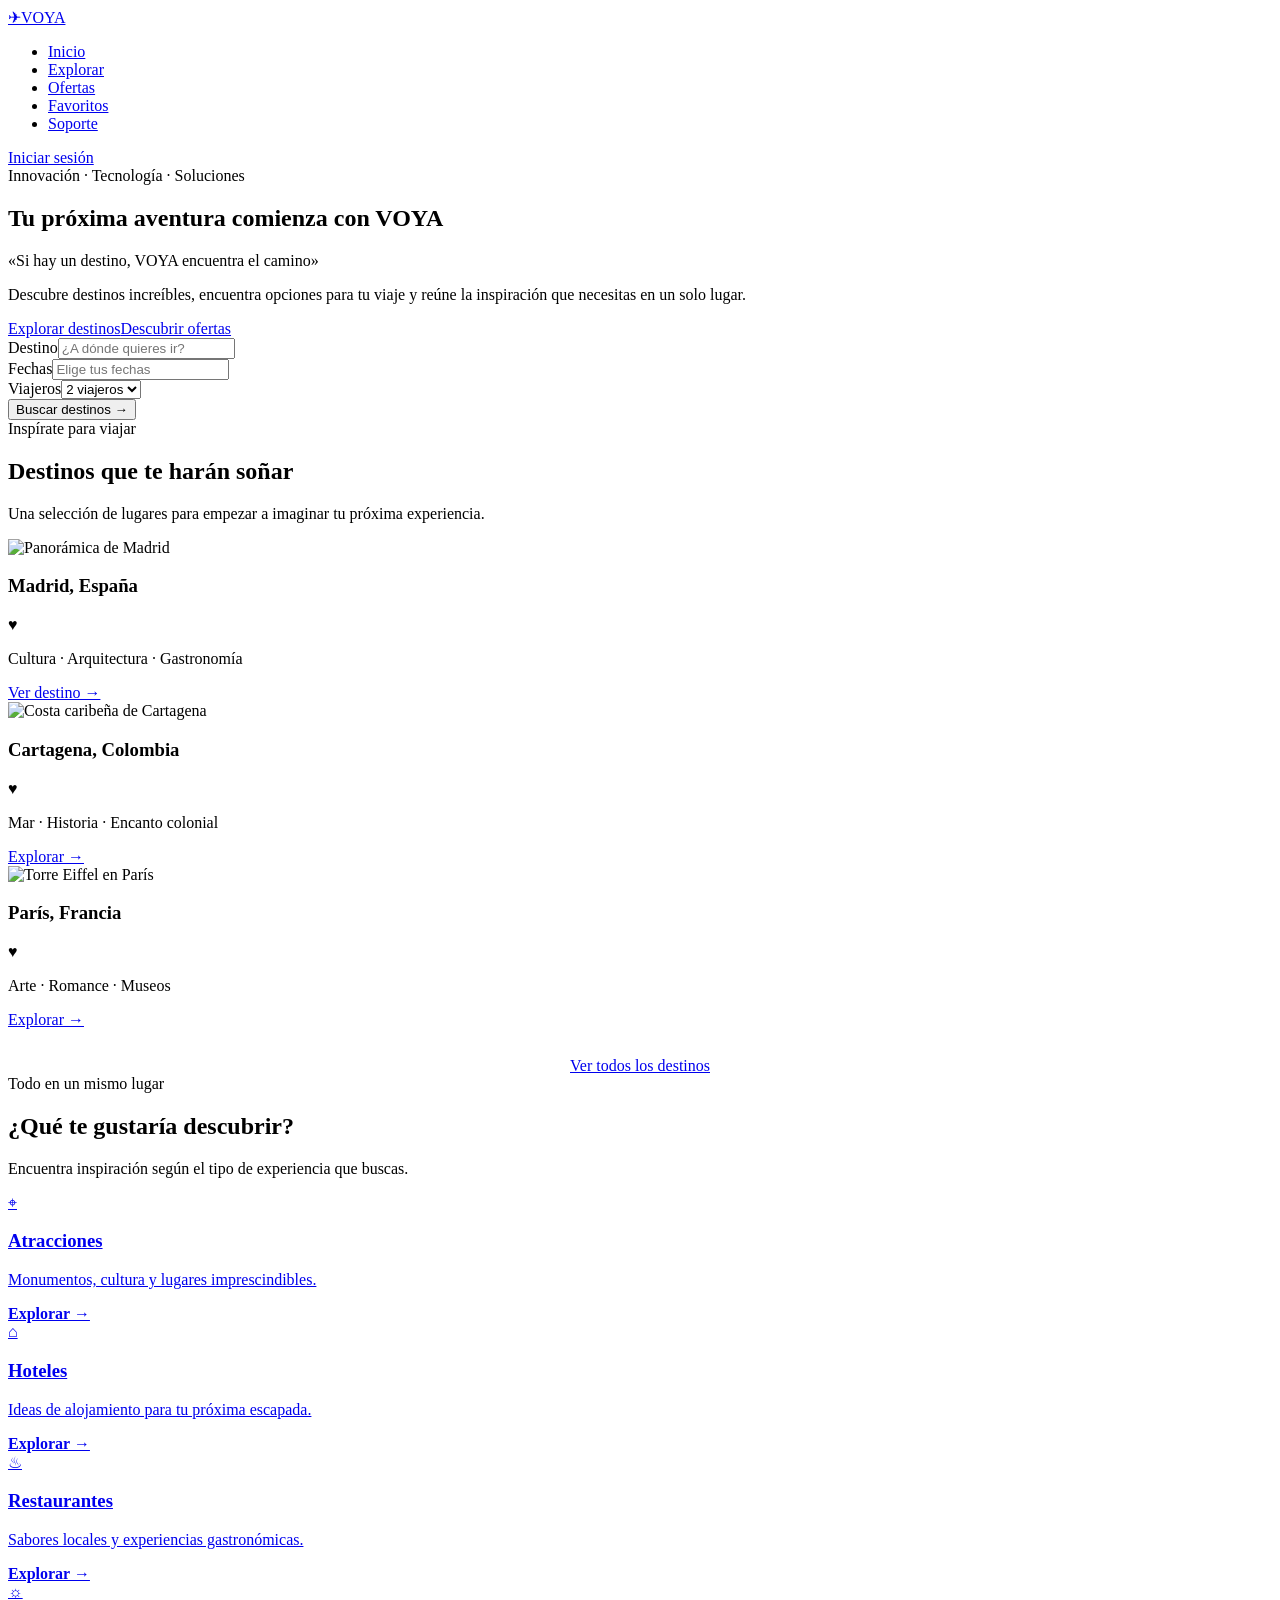
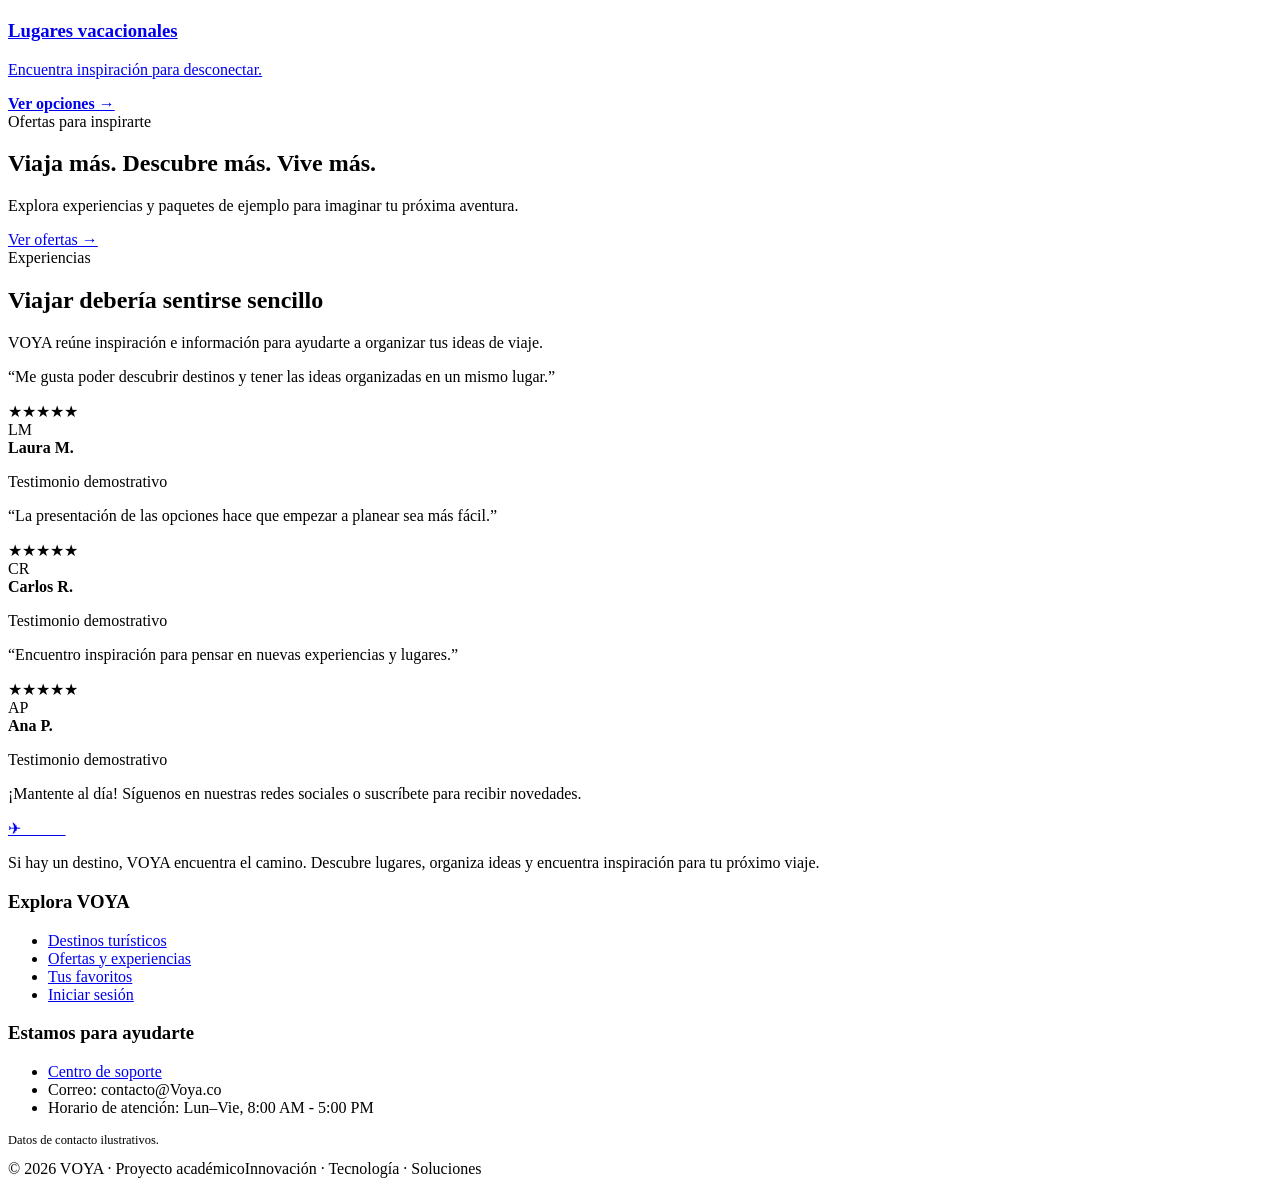
==== index.html @ ceec01cc "Add files via upload" ====
<!-- inicio -->
<!DOCTYPE html>
<html lang="es">
    
<head>
<meta charset="utf-8">
<meta name="viewport" content="width=device-width, initial-scale=1">
<meta name="description" content="VOYA: descubre destinos y planifica tu próximo viaje.">
<title>VOYA — Tu próxima aventura</title>
<link rel="stylesheet" href="css/styles.css">
</head>

<!-- Cuerpo-->
<body>
<header class="header"><div class="header__container">
<a class="header__brand" href="index.html"><span class="brand-mark" aria-hidden="true">✈</span><span>VOYA</span></a>
<nav class="nav" aria-label="Navegación principal"><ul class="nav__list"><li><a class="nav__link active" href="index.html">Inicio</a></li><li><a class="nav__link" href="pages/explorar.html">Explorar</a></li><li><a class="nav__link" href="pages/ofertas.html">Ofertas</a></li><li><a class="nav__link" href="pages/favoritos.html">Favoritos</a></li><li><a class="nav__link" href="pages/soporte.html">Soporte</a></li></ul></nav>
<div class="header__actions"><a class="btn btn--pill btn--primary" href="pages/login.html">Iniciar sesión</a></div>
</div></header>

<!-- secciones -->
<main>
    <!-- sección #1-->
<section class="hero"><div class="hero__container"><div class="hero__content">
<span class="badge badge--gold">Innovación · Tecnología · Soluciones</span>
<h1 class="hero__title">Tu próxima aventura comienza con <span class="text-gold">VOYA</span></h1>
<p class="hero__slogan">«Si hay un destino, VOYA encuentra el camino»</p>
<p>Descubre destinos increíbles, encuentra opciones para tu viaje y reúne la inspiración que necesitas en un solo lugar.</p>

<div class="hero__cta-group"><a class="btn btn--pill btn--primary" href="pages/explorar.html">Explorar destinos</a><a class="btn btn--pill btn--outline-light" href="pages/ofertas.html">Descubrir ofertas</a></div>
</div></div>

<div class="search-box"><form class="search-box__form" action="pages/explorar.html" method="get">
<div class="search-box__field"><label class="search-box__label" for="destination">Destino</label><input class="search-box__input" id="destination" name="destino" placeholder="¿A dónde quieres ir?"></div>

<div class="search-box__field"><label class="search-box__label" for="dates">Fechas</label><input class="search-box__input" id="dates" name="fechas" placeholder="Elige tus fechas"></div>
<div class="search-box__field"><label class="search-box__label" for="travelers">Viajeros</label><select class="search-box__input" id="travelers" name="viajeros"><option>1 viajero</option><option selected>2 viajeros</option><option>Familia</option></select></div>
<button class="btn btn--pill btn--primary search-box__btn" type="submit">Buscar destinos →</button>
</form></div>
</section>

<!-- sección 2 -->
<section class="section home-after-hero"><div class="container"><div class="section-heading"><span class="eyebrow">Inspírate para viajar</span><h2>Destinos que te harán soñar</h2><p>Una selección de lugares para empezar a imaginar tu próxima experiencia.</p></div>

<div class="grid grid--3">
<article class="destination-card"><img class="destination-card__image" src="https://images.unsplash.com/photo-1539037116277-4db20889f2d4?auto=format&fit=crop&w=900&q=80" alt="Panorámica de Madrid"><div class="destination-card__body"><div class="card-row"><h3>Madrid, España</h3><span class="heart" aria-label="Favorito">♥</span></div><p class="destination-card__meta">Cultura · Arquitectura · Gastronomía</p><a class="btn btn--outline btn--small" href="pages/destino.html">Ver destino →</a></div></article>
<article class="destination-card"><img class="destination-card__image" src="https://images.unsplash.com/photo-1533105079780-92b9be482077?auto=format&fit=crop&w=900&q=80" alt="Costa caribeña de Cartagena"><div class="destination-card__body"><div class="card-row"><h3>Cartagena, Colombia</h3><span class="heart" aria-label="Favorito">♥</span></div><p class="destination-card__meta">Mar · Historia · Encanto colonial</p><a class="btn btn--outline btn--small" href="pages/explorar.html">Explorar →</a></div></article>

<!-- sección #3-->
<article class="destination-card"><img class="destination-card__image" src="https://images.unsplash.com/photo-1502602898657-3e91760cbb34?auto=format&fit=crop&w=900&q=80" alt="Torre Eiffel en París"><div class="destination-card__body"><div class="card-row"><h3>París, Francia</h3><span class="heart" aria-label="Favorito">♥</span></div><p class="destination-card__meta">Arte · Romance · Museos</p><a class="btn btn--outline btn--small" href="pages/explorar.html">Explorar →</a></div></article>
</div>

<!-- HTML + css -->
<div style="text-align:center;margin-top:28px"><a class="btn btn--primary btn--pill" href="pages/explorar.html">Ver todos los destinos</a></div></div></section>

<!-- sección #4-->
<section class="section section--cream"><div class="container"><div class="section-heading"><span class="eyebrow">Todo en un mismo lugar</span><h2>¿Qué te gustaría descubrir?</h2><p>Encuentra inspiración según el tipo de experiencia que buscas.</p></div><div class="grid grid--4">
<a class="category-card" href="pages/explorar.html"><div class="category-icon">⌖</div><h3>Atracciones</h3><p>Monumentos, cultura y lugares imprescindibles.</p><strong>Explorar →</strong></a>
<a class="category-card" href="pages/explorar.html"><div class="category-icon">⌂</div><h3>Hoteles</h3><p>Ideas de alojamiento para tu próxima escapada.</p><strong>Explorar →</strong></a>
<a class="category-card" href="pages/explorar.html"><div class="category-icon">♨</div><h3>Restaurantes</h3><p>Sabores locales y experiencias gastronómicas.</p><strong>Explorar →</strong></a>
<a class="category-card" href="pages/ofertas.html"><div class="category-icon">☼</div><h3>Lugares vacacionales</h3><p>Encuentra inspiración para desconectar.</p><strong>Ver opciones →</strong></a>
</div></div></section>

<!-- sección #5-->
<section class="section"><div class="container"><div class="promo-banner"><div><span class="eyebrow">Ofertas para inspirarte</span><h2>Viaja más. Descubre más. Vive más.</h2><p>Explora experiencias y paquetes de ejemplo para imaginar tu próxima aventura.</p></div><a class="btn btn--pill btn--primary" href="pages/ofertas.html">Ver ofertas →</a></div></div></section>

<!-- sección #6-->
<section class="section section--cream"><div class="container"><div class="section-heading"><span class="eyebrow">Experiencias</span><h2>Viajar debería sentirse sencillo</h2><p>VOYA reúne inspiración e información para ayudarte a organizar tus ideas de viaje.</p></div><div class="grid grid--3">
<article class="review-card"><p>“Me gusta poder descubrir destinos y tener las ideas organizadas en un mismo lugar.”</p><div class="stars">★★★★★</div><div class="review-person"><div class="avatar">LM</div><div><strong>Laura M.</strong><p>Testimonio demostrativo</p></div></div></article>

<article class="review-card"><p>“La presentación de las opciones hace que empezar a planear sea más fácil.”</p><div class="stars">★★★★★</div><div class="review-person"><div class="avatar">CR</div><div><strong>Carlos R.</strong><p>Testimonio demostrativo</p></div></div></article>

<article class="review-card"><p>“Encuentro inspiración para pensar en nuevas experiencias y lugares.”</p><div class="stars">★★★★★</div><div class="review-person"><div class="avatar">AP</div><div><strong>Ana P.</strong><p>Testimonio demostrativo</p></div></div></article>

</div><p class="notice">¡Mantente al día! Síguenos en nuestras redes sociales o suscríbete para recibir novedades.</p></div></section>
</main>


<!-- pie de pagina -->
<footer class="footer"><div class="container"><div class="footer__grid">
<div><a class="header__brand" href="index.html"><span class="brand-mark">✈</span><span style="color:#fff">VOYA</span></a><p style="margin-top:16px">Si hay un destino, VOYA encuentra el camino. Descubre lugares, organiza ideas y encuentra inspiración para tu próximo viaje.</p></div>
<div><h3>Explora VOYA</h3><ul class="footer__links"><li><a href="pages/explorar.html">Destinos turísticos</a></li><li><a href="pages/ofertas.html">Ofertas y experiencias</a></li><li><a href="pages/favoritos.html">Tus favoritos</a></li><li><a href="pages/login.html">Iniciar sesión</a></li></ul></div>
<div><h3>Estamos para ayudarte</h3><ul class="footer__links"><li><a href="pages/soporte.html">Centro de soporte</a></li><li>Correo: contacto@Voya.co</li><li>Horario de atención: Lun–Vie, 8:00 AM - 5:00 PM</li></ul><p style="margin-top:10px;font-size:.78rem">Datos de contacto ilustrativos.</p></div>
</div><div class="footer__bottom"><span>© 2026 VOYA · Proyecto académico</span><span>Innovación · Tecnología · Soluciones</span></div></div></footer>
</body>
</html>
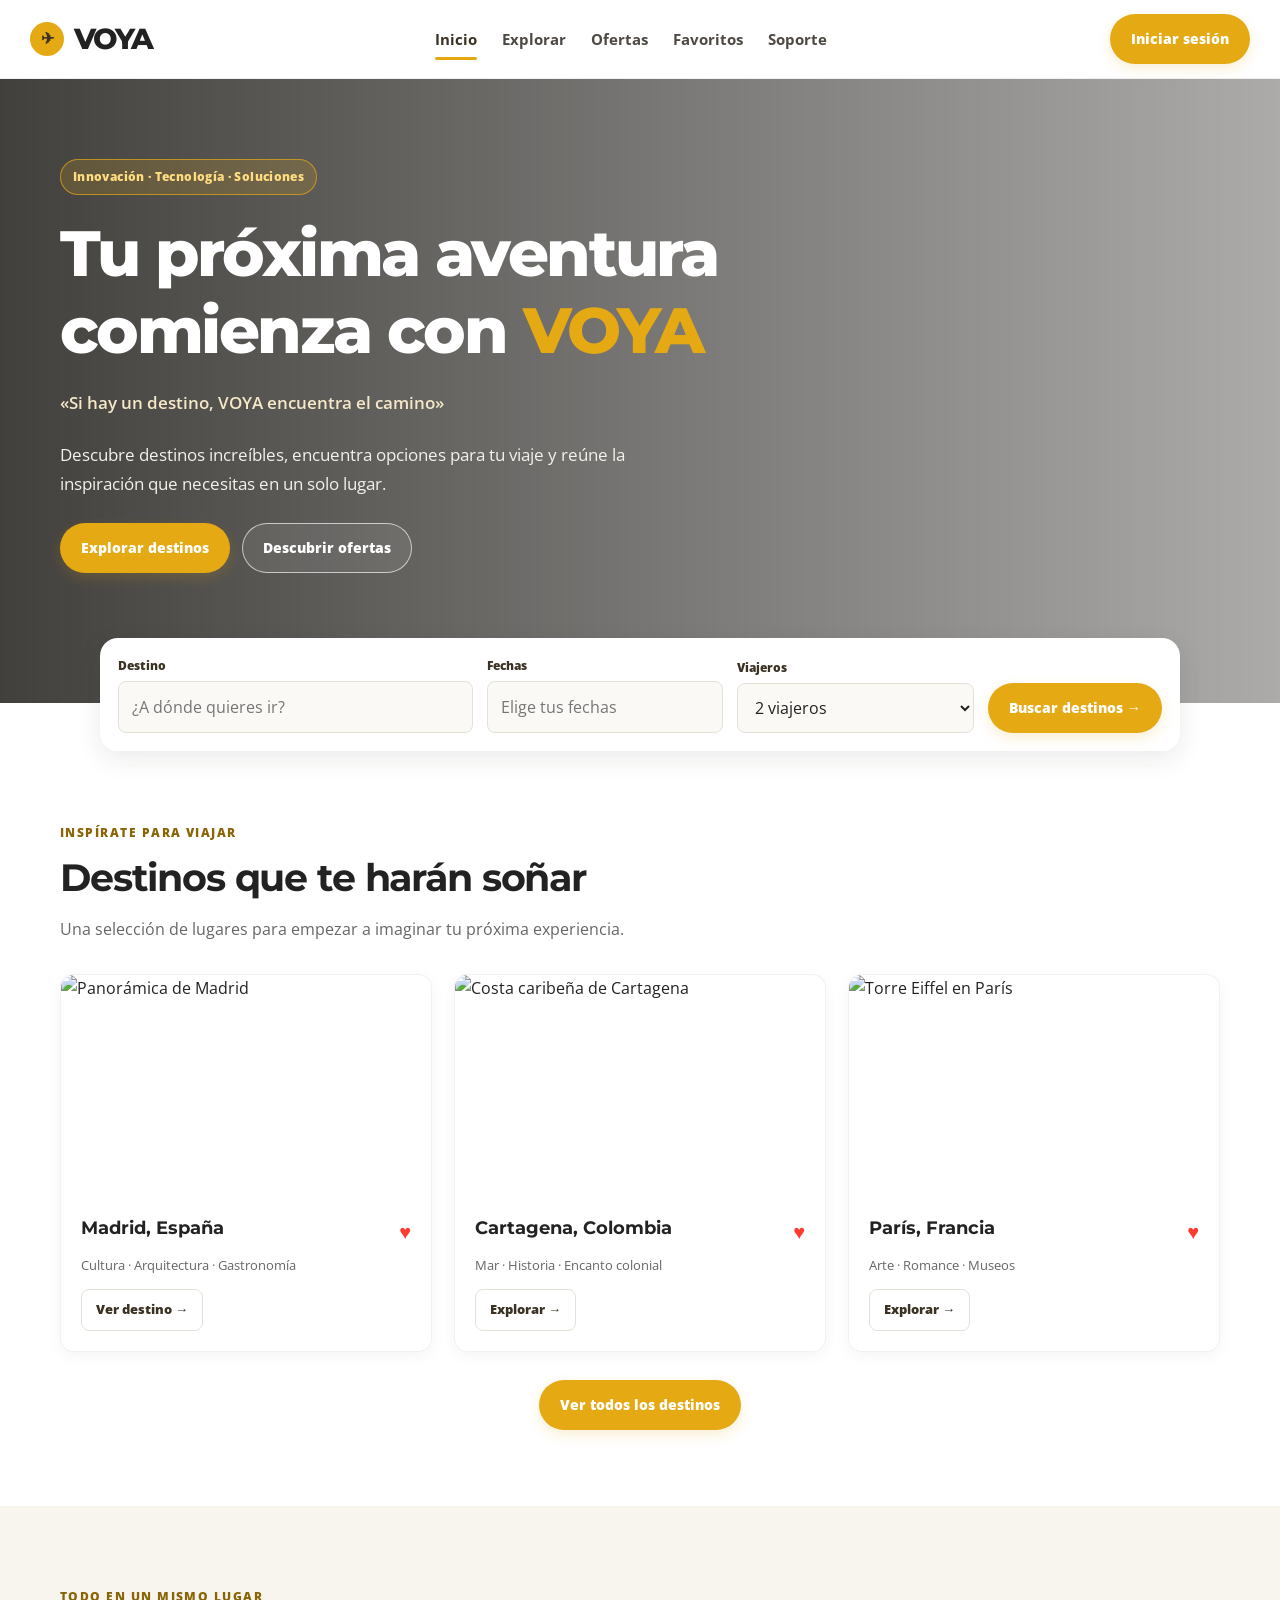
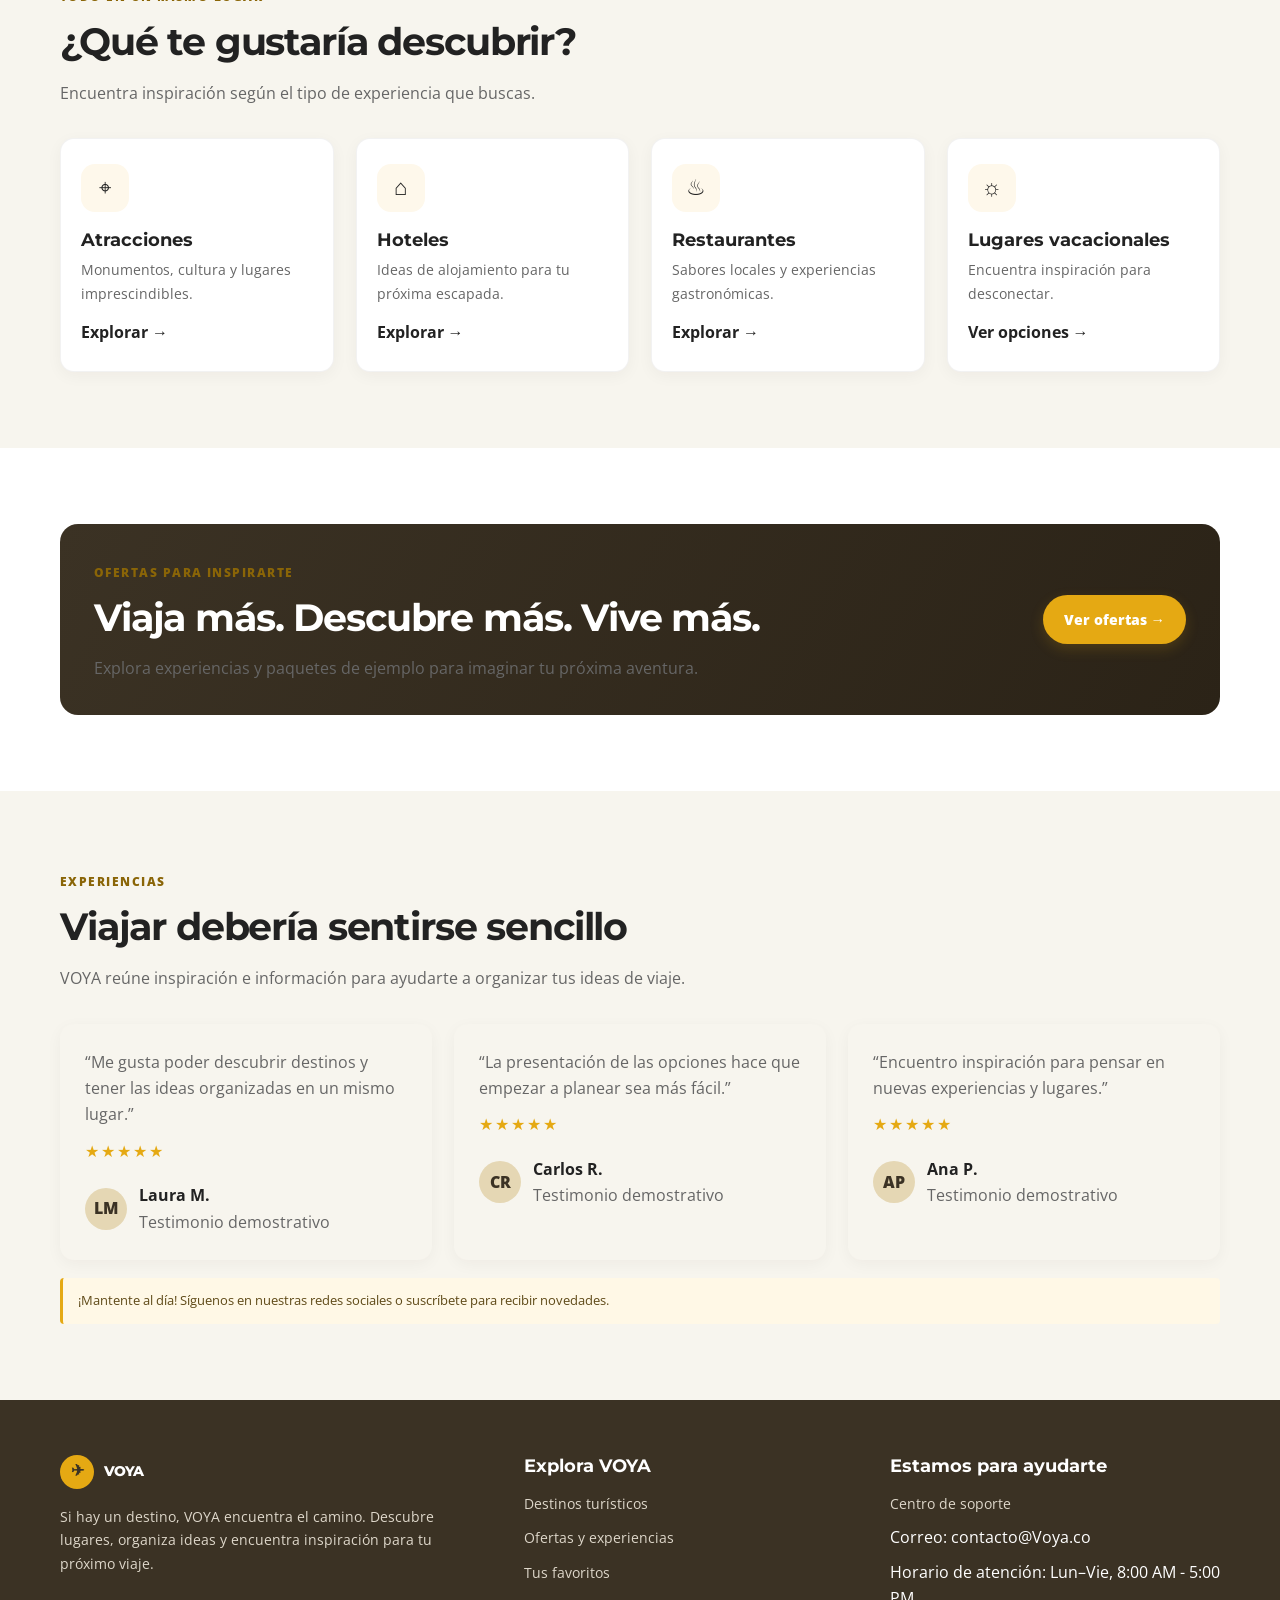
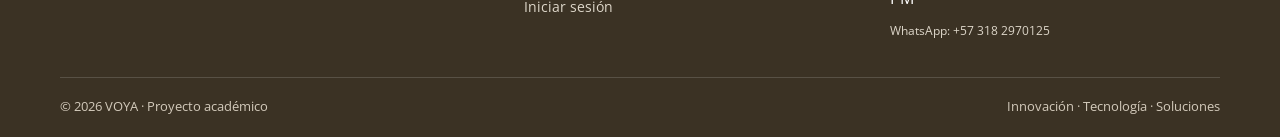
==== commit 6f93d298: "Update footer with WhatsApp contact details Added WhatsApp contact information to the footer." ====
--- a/index.html
+++ b/index.html
@@ -80,7 +80,7 @@
 <footer class="footer"><div class="container"><div class="footer__grid">
 <div><a class="header__brand" href="index.html"><span class="brand-mark">✈</span><span style="color:#fff">VOYA</span></a><p style="margin-top:16px">Si hay un destino, VOYA encuentra el camino. Descubre lugares, organiza ideas y encuentra inspiración para tu próximo viaje.</p></div>
 <div><h3>Explora VOYA</h3><ul class="footer__links"><li><a href="pages/explorar.html">Destinos turísticos</a></li><li><a href="pages/ofertas.html">Ofertas y experiencias</a></li><li><a href="pages/favoritos.html">Tus favoritos</a></li><li><a href="pages/login.html">Iniciar sesión</a></li></ul></div>
-<div><h3>Estamos para ayudarte</h3><ul class="footer__links"><li><a href="pages/soporte.html">Centro de soporte</a></li><li>Correo: contacto@Voya.co</li><li>Horario de atención: Lun–Vie, 8:00 AM - 5:00 PM</li></ul><p style="margin-top:10px;font-size:.78rem">Datos de contacto ilustrativos.</p></div>
+<div><h3>Estamos para ayudarte</h3><ul class="footer__links"><li><a href="pages/soporte.html">Centro de soporte</a></li><li>Correo: contacto@Voya.co</li><li>Horario de atención: Lun–Vie, 8:00 AM - 5:00 PM</li></ul><p style="margin-top:10px;font-size:.78rem">WhatsApp: +57 318 2970125</p></div>
 </div><div class="footer__bottom"><span>© 2026 VOYA · Proyecto académico</span><span>Innovación · Tecnología · Soluciones</span></div></div></footer>
 </body>
 </html>
--- a/css/styles.css
+++ b/css/styles.css
@@ -0,0 +1,161 @@
+@import url('https://fonts.googleapis.com/css2?family=Montserrat:wght@400;500;600;700;800&family=Open+Sans:wght@400;500;600;700&display=swap');
+
+:root{--gold:#E5A913;--gold-hover:#cf950c;--gold-light:#fef8eb;--brown:#3B3224;--brown-dark:#2B2317;--cream:#F7F5EE;--white:#fff;--ink:#222;--muted:#666;--gray:#EFEFEF;--border:#e5e1d8;--red:#FF3B30;--radius:14px;--pill:999px;--shadow:0 8px 26px rgba(34,28,18,.09);--heading:'Montserrat',sans-serif;--body:'Open Sans',sans-serif}
+
+
+*{box-sizing:border-box;margin:0;padding:0}
+html{scroll-behavior:smooth}
+body{font-family:var(--body);color:var(--ink);line-height:1.65;background:#fff}
+img{display:block;max-width:100%;object-fit:cover}
+a{color:inherit;text-decoration:none}
+button,input,textarea,select{font:inherit}
+button,.btn{cursor:pointer}
+.container{width:min(1160px,calc(100% - 40px));margin-inline:auto}
+.section{padding:76px 0}
+.section--cream{background:var(--cream)}
+.section--dark{background:var(--brown);color:#fff}
+.eyebrow{display:inline-block;color:#8a6507;text-transform:uppercase;letter-spacing:.12em;font-size:.76rem;font-weight:800;margin-bottom:12px}
+h1,h2,h3,h4{font-family:var(--heading);line-height:1.2}
+h1{font-size:clamp(2.35rem,5vw,4.5rem);font-weight:800;letter-spacing:-.04em}
+h2{font-size:clamp(1.8rem,3vw,2.65rem);letter-spacing:-.03em;margin-bottom:14px}
+h3{font-size:1.1rem;margin-bottom:8px}
+p{color:var(--muted)}
+.section--dark p{color:#e9e4db}
+.section-heading{max-width:700px;margin-bottom:32px}
+.section-heading p{font-size:1.03rem}
+.text-gold{color:var(--gold)}
+.header{position:sticky;top:0;z-index:20;background:rgba(255,255,255,.96);backdrop-filter:blur(12px);border-bottom:1px solid rgba(0,0,0,.06)}
+.header__container{width:min(1220px,calc(100% - 40px));min-height:78px;margin:auto;display:flex;align-items:center;justify-content:space-between;gap:26px}
+.header__brand{display:flex;align-items:center;gap:10px;font-family:var(--heading);font-weight:800;font-size:1.8rem;letter-spacing:-.07em}
+.brand-mark{display:inline-grid;place-items:center;width:34px;height:34px;border-radius:50%;background:var(--gold);color:var(--brown);font-size:1rem;letter-spacing:0}
+.nav__list{display:flex;list-style:none;align-items:center;gap:25px}
+.nav__link{display:inline-block;padding:10px 0;color:#4e4a43;font-weight:700;font-size:.91rem;position:relative}
+.nav__link:hover,.nav__link.active{color:var(--brown)}
+.nav__link.active:after{content:"";position:absolute;left:0;right:0;bottom:1px;height:3px;border-radius:4px;background:var(--gold)}
+.header__actions{display:flex;align-items:center;gap:12px}
+.btn{display:inline-flex;align-items:center;justify-content:center;gap:8px;padding:12px 20px;border:1px solid transparent;border-radius:8px;font-weight:800;font-size:.9rem;transition:transform .2s,background .2s,box-shadow .2s}
+.btn:hover{transform:translateY(-2px)}
+.btn--pill{border-radius:var(--pill)}
+.btn--primary{background:var(--gold);color:#fff;box-shadow:0 5px 14px rgba(229,169,19,.18)}
+.btn--primary:hover{background:var(--gold-hover)}
+.btn--outline{border-color:var(--border);background:#fff;color:var(--brown)}
+.btn--outline-light{border-color:rgba(255,255,255,.65);color:#fff;background:rgba(255,255,255,.08)}
+
+.btn--small{padding:9px 14px;font-size:.82rem}
+
+.hero{position:relative;min-height:590px;display:flex;align-items:center;color:#fff;background:linear-gradient(90deg,rgba(24,22,18,.82),rgba(24,22,18,.36)),url('https://images.unsplash.com/photo-1500530855697-b586d89ba3ee?auto=format&fit=crop&w=2000&q=85') center/cover}
+.hero__container{width:min(1160px,calc(100% - 40px));margin:auto;padding:80px 0 130px}
+.hero__content{max-width:690px}
+.badge{display:inline-block;padding:7px 12px;border-radius:var(--pill);font-size:.76rem;font-weight:800;letter-spacing:.03em}
+.badge--gold{background:rgba(229,169,19,.17);border:1px solid rgba(229,169,19,.7);color:#ffdc80;margin-bottom:20px}
+.hero__title{margin-bottom:20px}
+.hero__slogan{color:#f5e8c8;font-size:1.05rem;font-weight:600;margin-bottom:25px}
+.hero__content>p:not(.hero__slogan){color:#f4f1eb;font-size:1.08rem;max-width:610px;margin-bottom:25px}
+.hero__cta-group{display:flex;gap:12px;flex-wrap:wrap}
+.search-box{position:absolute;left:50%;bottom:-48px;transform:translateX(-50%);width:min(1080px,calc(100% - 40px));padding:18px;background:#fff;color:var(--ink);border-radius:18px;box-shadow:var(--shadow)}
+.search-box__form{display:grid;grid-template-columns:1.5fr 1fr 1fr auto;gap:14px;align-items:end}
+.search-box__field{display:flex;flex-direction:column;gap:5px}
+.search-box__label{font-size:.75rem;font-weight:800;color:var(--brown)}
+.search-box__input,.form-control{width:100%;border:1px solid var(--border);background:#faf9f6;border-radius:8px;padding:12px 13px;color:var(--ink);min-width:0}
+.search-box__input:focus,.form-control:focus,textarea:focus{outline:2px solid rgba(229,169,19,.45);border-color:var(--gold)}
+.home-after-hero{padding-top:115px}
+.grid{display:grid;gap:22px}
+.grid--3{grid-template-columns:repeat(3,minmax(0,1fr))}
+.grid--4{grid-template-columns:repeat(4,minmax(0,1fr))}
+.destination-card,.offer-card,.review-card,.category-card,.info-card{background:#fff;border:1px solid rgba(0,0,0,.05);border-radius:var(--radius);overflow:hidden;box-shadow:0 4px 16px rgba(35,29,20,.045);transition:transform .2s,box-shadow .2s}
+.destination-card:hover,.offer-card:hover,.category-card:hover{transform:translateY(-4px);box-shadow:var(--shadow)}
+.destination-card__image{height:220px;width:100%}
+.destination-card__body,.offer-card__body{padding:20px}
+.destination-card__meta{font-size:.82rem;color:var(--muted);margin:7px 0 12px}
+.card-row{display:flex;align-items:center;justify-content:space-between;gap:12px}
+.heart{color:var(--red);font-size:1.25rem}
+.category-card{padding:25px 20px}
+.category-icon{width:48px;height:48px;display:grid;place-items:center;background:var(--gold-light);border-radius:14px;font-size:1.4rem;margin-bottom:17px}
+.category-card p{font-size:.9rem;margin-bottom:14px}
+.offer-card__image{height:190px;width:100%}
+.price{font-family:var(--heading);font-weight:800;font-size:1.2rem;color:var(--brown)}
+.price small{font-family:var(--body);font-weight:500;font-size:.78rem;color:var(--muted)}
+.promo-banner{display:flex;justify-content:space-between;align-items:center;gap:25px;padding:34px;border-radius:18px;background:linear-gradient(120deg,#3B3224,#2B2317);color:#fff}
+.promo-banner p{margin-top:8px}
+.review-card{padding:25px;background:var(--cream);border:0}
+.stars{color:var(--gold);letter-spacing:2px;margin:10px 0}
+.review-person{display:flex;align-items:center;gap:12px;margin-top:18px}
+.avatar{width:42px;height:42px;border-radius:50%;background:#e5d7b4;display:grid;place-items:center;font-weight:800;color:var(--brown)}
+.page-hero{padding:74px 0;background:linear-gradient(110deg,#f7f2e7,#fff);border-bottom:1px solid var(--border)}
+.page-hero p{max-width:700px;margin-top:12px;font-size:1.04rem}
+.breadcrumbs{font-size:.85rem;color:var(--muted);margin-bottom:20px}
+.breadcrumbs a{color:#8a6507;font-weight:700}
+.filters{display:flex;gap:10px;flex-wrap:wrap;margin:25px 0 30px}
+.filter-pill{padding:8px 15px;border:1px solid var(--border);border-radius:var(--pill);background:#fff;font-size:.84rem;font-weight:700}
+.filter-pill.active{background:var(--gold-light);border-color:var(--gold)}
+.destination-detail{display:grid;grid-template-columns:1.1fr .9fr;gap:32px;align-items:start}
+.destination-detail__image{width:100%;height:420px;border-radius:18px}
+.info-card{padding:22px;margin-bottom:18px}
+.info-list{list-style:none;display:grid;gap:12px;margin-top:12px}
+.info-list li{display:flex;justify-content:space-between;gap:16px;padding-bottom:10px;border-bottom:1px solid var(--border)}
+.info-list li:last-child{border-bottom:0;padding-bottom:0}
+.form-layout{display:grid;grid-template-columns:.9fr 1.1fr;gap:35px;align-items:start}
+.form-panel{background:#fff;border:1px solid var(--border);border-radius:18px;padding:30px;box-shadow:var(--shadow)}
+.form-group{display:flex;flex-direction:column;gap:7px;margin-bottom:17px}
+.form-group label{font-size:.85rem;font-weight:800}
+textarea.form-control{min-height:140px;resize:vertical}
+.login-page{min-height:100vh;display:grid;place-items:center;padding:30px;background:linear-gradient(135deg,#f7f2e7,#fff)}
+.login-card{width:min(440px,100%);background:#fff;border:1px solid var(--border);border-radius:22px;padding:36px;box-shadow:var(--shadow)}
+.login-card .header__brand{margin-bottom:25px}
+.login-card h1{font-size:2rem;margin-bottom:10px}
+.login-card>p{margin-bottom:25px}
+.login-links{display:flex;justify-content:space-between;gap:10px;font-size:.83rem;color:#8a6507;font-weight:700;margin-top:15px}
+.empty-state{text-align:center;padding:45px 25px;border:1px dashed #d7c9a8;border-radius:18px;background:#fffdf8}
+.empty-state__icon{font-size:2.6rem;margin-bottom:12px}
+.footer{background:var(--brown);color:#fff;padding:55px 0 20px}
+.footer__grid{display:grid;grid-template-columns:1.3fr 1fr 1fr;gap:35px;padding-bottom:35px}
+.footer p,.footer a{color:#ded7ca;font-size:.9rem}
+.footer h3{margin-bottom:14px;color:#fff}
+.footer__links{display:grid;gap:8px;list-style:none}
+.footer__bottom{border-top:1px solid rgba(255,255,255,.15);padding-top:18px;display:flex;justify-content:space-between;gap:15px;font-size:.8rem;color:#d3cabb}
+.notice{font-size:.82rem;padding:12px 15px;background:#fff8e6;border-left:3px solid var(--gold);border-radius:4px;color:#5f4a18;margin-top:18px}
+.faq details{padding:17px 0;border-bottom:1px solid var(--border)}
+.faq summary{font-weight:800;cursor:pointer}
+.faq details p{padding-top:10px}
+:focus-visible{outline:3px solid #7b5b09;outline-offset:3px}
+
+
+@media(max-width:900px){.header__container{flex-wrap:wrap;padding:14px 0;gap:12px}.
+nav{order:3;width:100%;overflow-x:auto}.
+nav__list{justify-content:center;gap:20px}
+.header__actions{margin-left:auto}.
+search-box__form{grid-template-columns:repeat(2,minmax(0,1fr))}
+.search-box__btn{width:100%}
+.hero{min-height:640px}
+.hero__container{padding-bottom:190px}
+.search-box{bottom:-85px}
+.home-after-hero{padding-top:135px}
+.grid--4{grid-template-columns:repeat(2,minmax(0,1fr))}
+.destination-detail,.form-layout{grid-template-columns:1fr}
+.footer__grid{grid-template-columns:repeat(2,minmax(0,1fr))}}
+
+
+@media(max-width:600px){.container,.header__container{width:min(100% - 28px,1160px)}
+.header__container{justify-content:space-between}.header__brand{font-size:1.5rem}.header__actions
+.btn{padding:9px 13px;font-size:.78rem}
+.nav__list{justify-content:flex-start;gap:19px}
+.nav__link{font-size:.83rem}
+.section{padding:54px 0}
+.hero{min-height:690px;background-position:58% center}
+.hero__container{width:calc(100% - 28px);padding:55px 0 250px}
+.hero__title{font-size:2.6rem}
+.search-box{width:calc(100% - 28px);bottom:-150px;padding:14px}
+.search-box__form{grid-template-columns:1fr 1fr;gap:10px}
+.search-box__field:first-child{grid-column:1/-1}
+.search-box__input{padding:10px;font-size:.84rem}
+.search-box__btn{grid-column:1/-1}.home-after-hero{padding-top:195px}.grid--3,.grid--4{grid-template-columns:1fr}.
+destination-card__image{height:230px}
+.promo-banner{align-items:flex-start;flex-direction:column;padding:25px}
+.page-hero{padding:50px 0}
+.destination-detail__image{height:270px}
+.form-panel,.login-card{padding:24px}
+.footer__grid{grid-template-columns:1fr;gap:25px}
+.footer__bottom{flex-direction:column}
+.login-links{flex-direction:column}}
+
+@media(prefers-reduced-motion:reduce){html{scroll-behavior:auto}*,*::before,*::after{transition:none!important}}
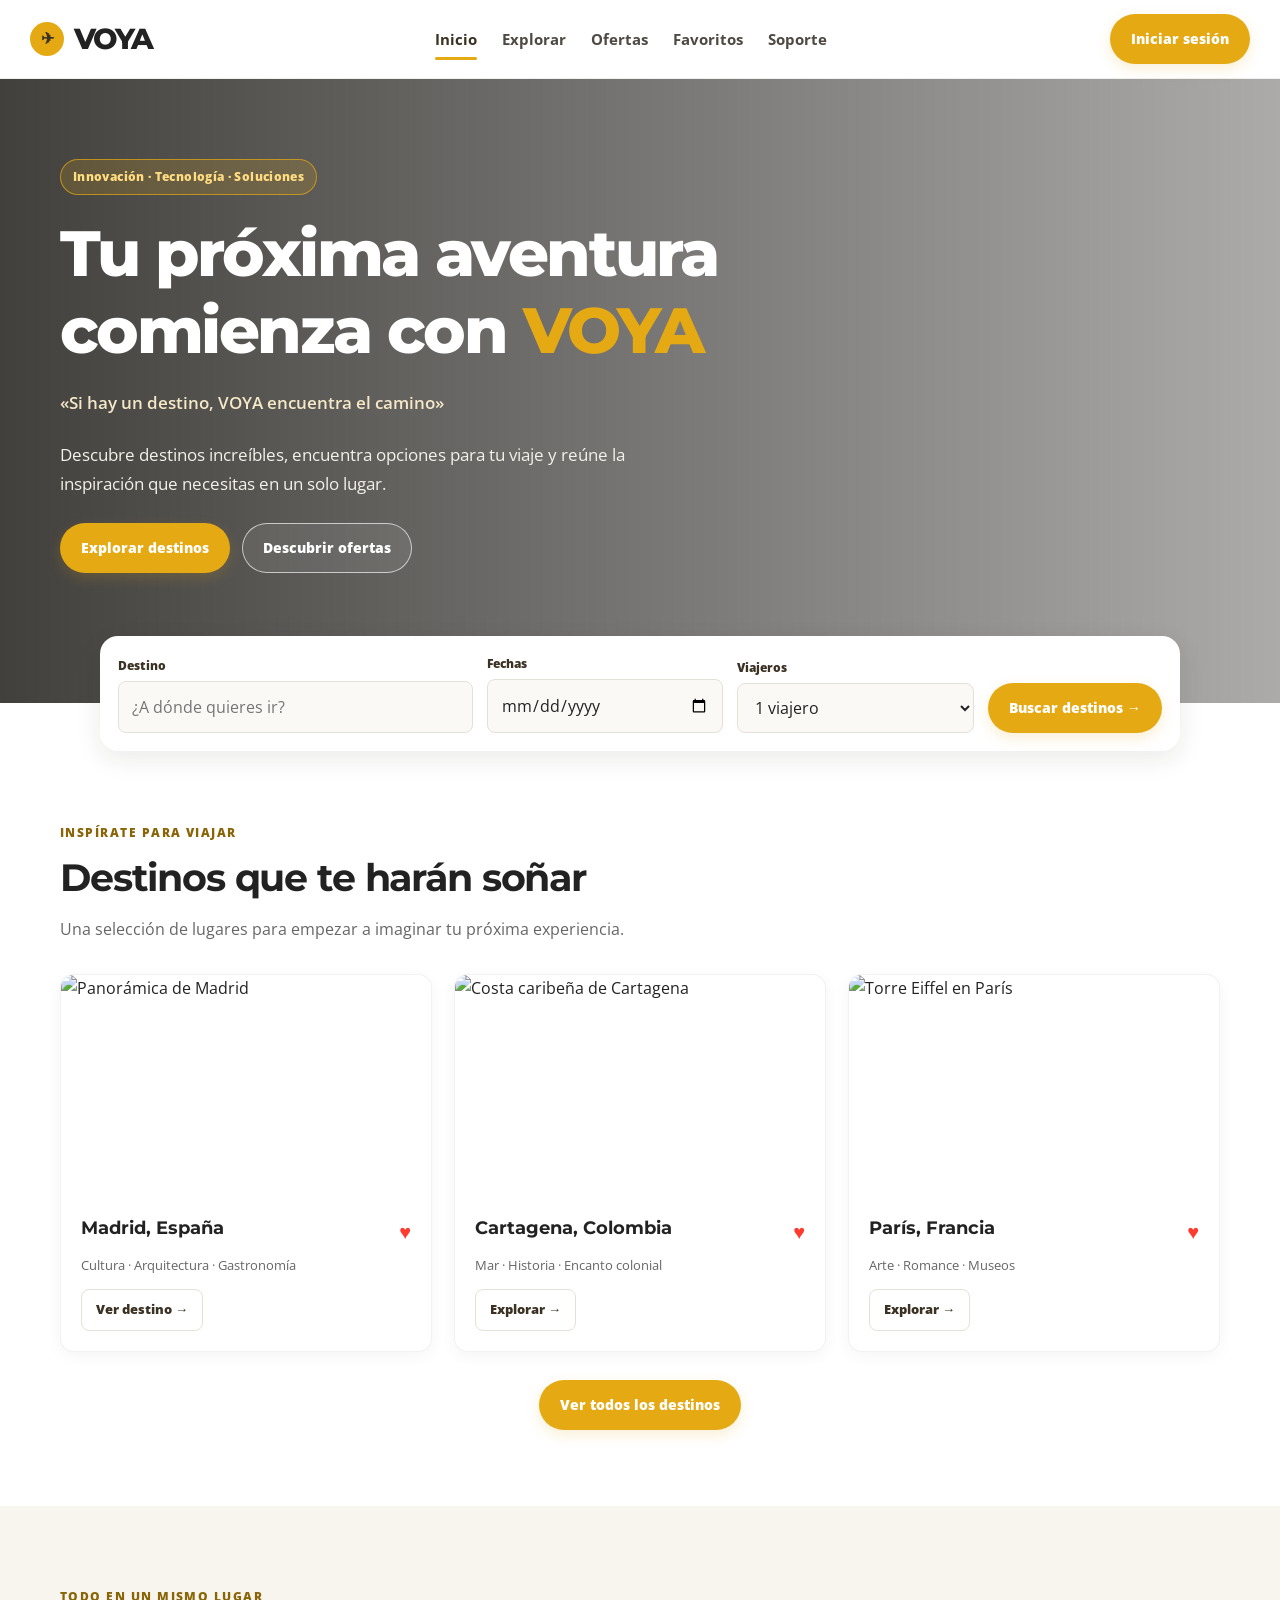
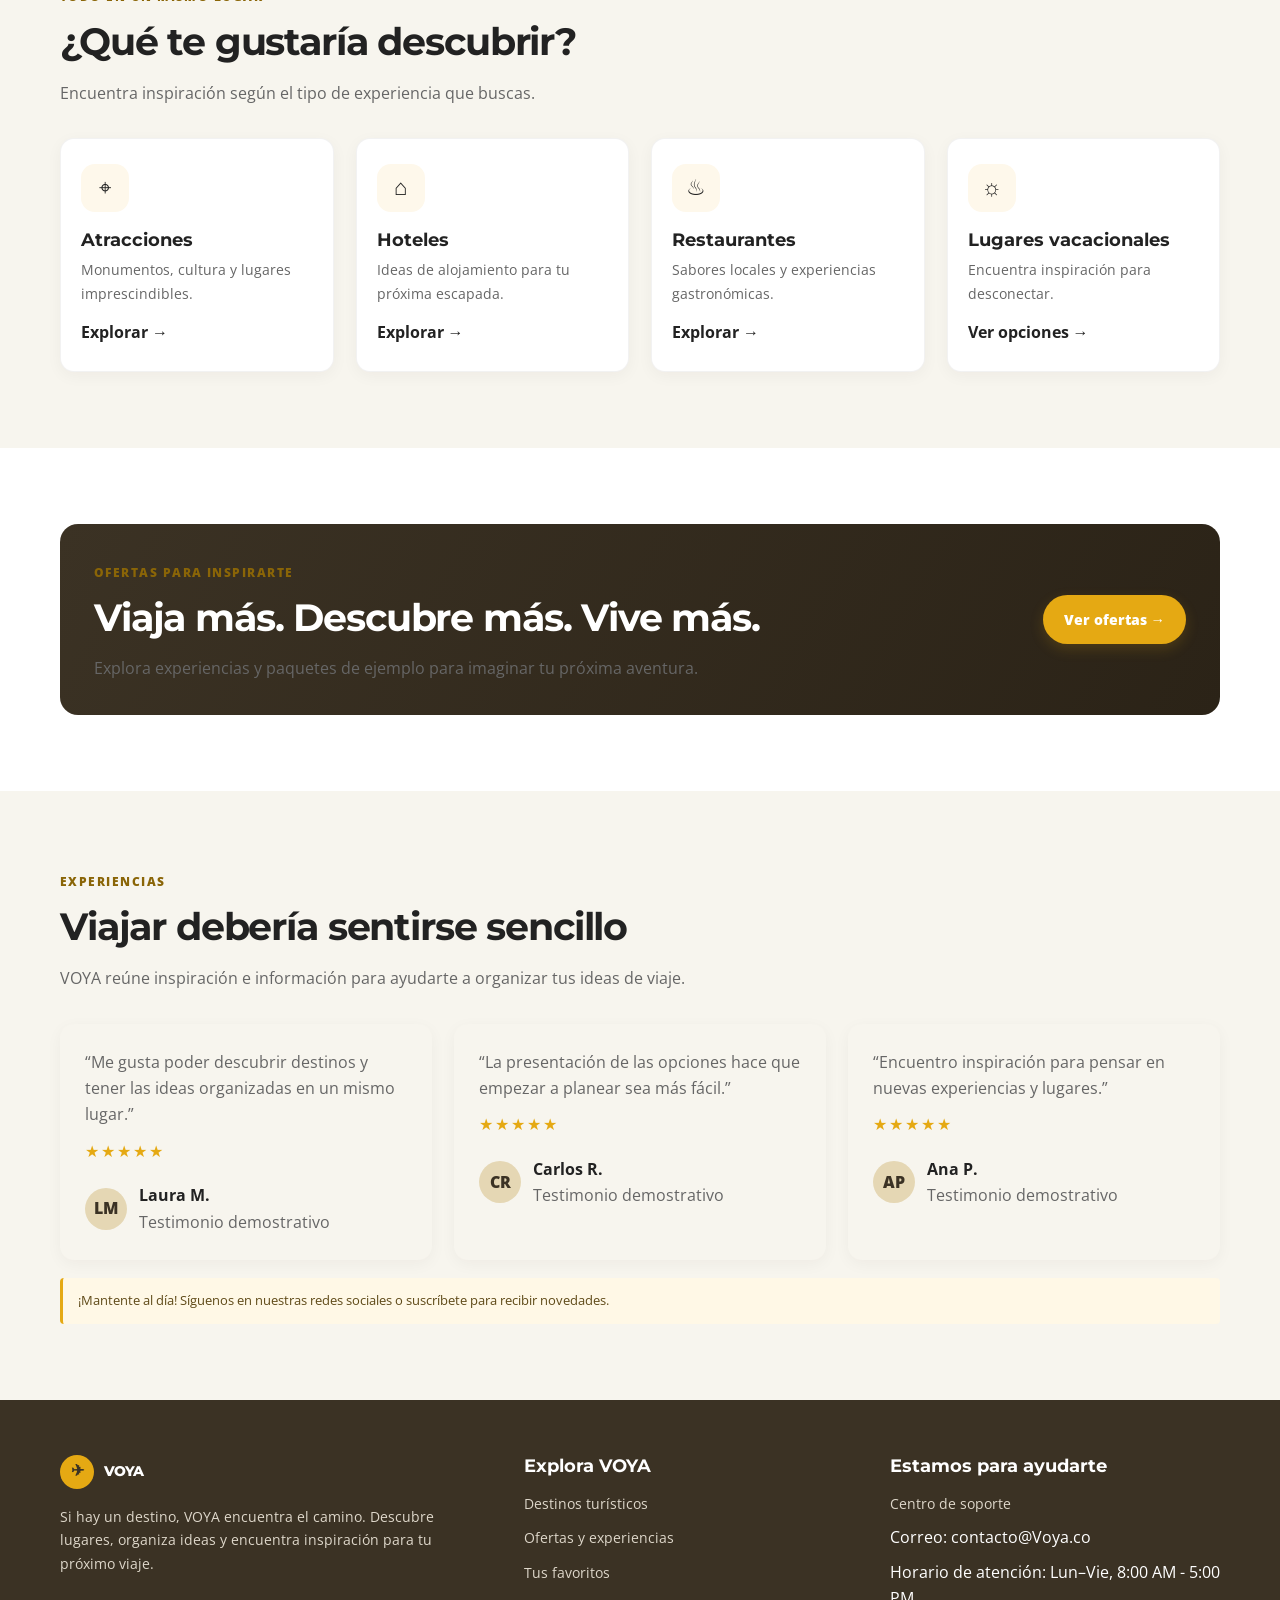
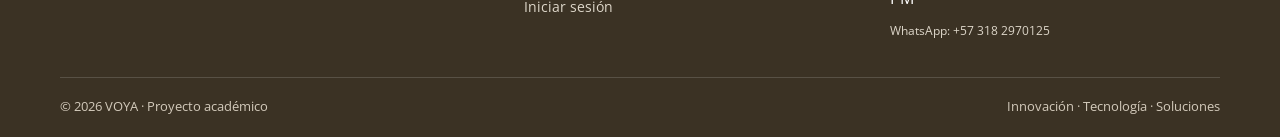
==== commit 79a7424d: "Add files via upload" ====
--- a/index.html
+++ b/index.html
@@ -1,86 +1,268 @@
 <!-- inicio -->
 <!DOCTYPE html>
 <html lang="es">
+
+<head>
+    <meta charset="utf-8">
+    <meta name="viewport" content="width=device-width, initial-scale=1">
+    <meta name="description" content="VOYA: descubre destinos y planifica tu próximo viaje.">
+    <title>VOYA — Tu próxima aventura</title>
+    <link rel="stylesheet" href="css/styles.css">
+</head>
+
+<!-- Cuerpo-->
+
+<body>
+    <header class="header">
+        <div class="header__container">
+            <a class="header__brand" href="index.html"><span class="brand-mark"
+                    aria-hidden="true">✈</span><span>VOYA</span></a>
+            <nav class="nav" aria-label="Navegación principal">
+                <ul class="nav__list">
+                    <li><a class="nav__link active" href="index.html">Inicio</a></li>
+                    <li><a class="nav__link" href="pages/explorar.html">Explorar</a></li>
+                    <li><a class="nav__link" href="pages/ofertas.html">Ofertas</a></li>
+                    <li><a class="nav__link" href="pages/favoritos.html">Favoritos</a></li>
+                    <li><a class="nav__link" href="pages/soporte.html">Soporte</a></li>
+                </ul>
+            </nav>
+            <div class="header__actions"><a class="btn btn--pill btn--primary" href="pages/login.html">Iniciar
+                    sesión</a></div>
+        </div>
+    </header>
+
+    <!-- secciones -->
+    <main>
+        <!-- sección #1-->
+        <section class="hero">
+            <div class="hero__container">
+                <div class="hero__content">
+                    <span class="badge badge--gold">Innovación · Tecnología · Soluciones</span>
+                    <h1 class="hero__title">Tu próxima aventura comienza con <span class="text-gold">VOYA</span></h1>
+                    <p class="hero__slogan">«Si hay un destino, VOYA encuentra el camino»</p>
+                    <p>Descubre destinos increíbles, encuentra opciones para tu viaje y reúne la inspiración que
+                        necesitas en un solo lugar.</p>
+
+                    <div class="hero__cta-group"><a class="btn btn--pill btn--primary"
+                            href="pages/explorar.html">Explorar destinos</a><a class="btn btn--pill btn--outline-light"
+                            href="pages/ofertas.html">Descubrir ofertas</a></div>
+                </div>
+            </div>
+
+            <div class="search-box">
+                <form class="search-box__form" action="pages/explorar.html" method="get">
+                    <div class="search-box__field"><label class="search-box__label"
+                            for="destination">Destino</label><input class="search-box__input" id="destination"
+                            name="destino" placeholder="¿A dónde quieres ir?"></div>
+
+                    <div class="search-box__field"><label class="search-box__label" for="dates">Fechas</label><input 
+                    
+type="date" class="search-box__input" id="dates" name="fecha" placeholder="Elige tus fechas"></div>
+                            
+                    <div class="search-box__field">
+  <label class="search-box__label" for="travelers">Viajeros</label>
+  <select class="search-box__input" id="travelers" name="viajeros">
+    <option value="1">1 viajero</option>
+    <option value="2">2 viajeros</option>
+    <option value="familia">Familia</option>
+  </select>
+  
+   <div class="travelers-counter" id="family-counter" role="group"
+       aria-label="Número de personas de la familia" hidden>
+    <button class="counter-btn" id="family-minus" type="button"
+            aria-label="Quitar una persona">−</button>
+    <!-- valor inicial (3)-->        
+    <output class="counter-value" id="family-count" aria-live="polite">3</output>
     
-<head>
-<meta charset="utf-8">
-<meta name="viewport" content="width=device-width, initial-scale=1">
-<meta name="description" content="VOYA: descubre destinos y planifica tu próximo viaje.">
-<title>VOYA — Tu próxima aventura</title>
-<link rel="stylesheet" href="css/styles.css">
-</head>
-
-<!-- Cuerpo-->
-<body>
-<header class="header"><div class="header__container">
-<a class="header__brand" href="index.html"><span class="brand-mark" aria-hidden="true">✈</span><span>VOYA</span></a>
-<nav class="nav" aria-label="Navegación principal"><ul class="nav__list"><li><a class="nav__link active" href="index.html">Inicio</a></li><li><a class="nav__link" href="pages/explorar.html">Explorar</a></li><li><a class="nav__link" href="pages/ofertas.html">Ofertas</a></li><li><a class="nav__link" href="pages/favoritos.html">Favoritos</a></li><li><a class="nav__link" href="pages/soporte.html">Soporte</a></li></ul></nav>
-<div class="header__actions"><a class="btn btn--pill btn--primary" href="pages/login.html">Iniciar sesión</a></div>
-</div></header>
-
-<!-- secciones -->
-<main>
-    <!-- sección #1-->
-<section class="hero"><div class="hero__container"><div class="hero__content">
-<span class="badge badge--gold">Innovación · Tecnología · Soluciones</span>
-<h1 class="hero__title">Tu próxima aventura comienza con <span class="text-gold">VOYA</span></h1>
-<p class="hero__slogan">«Si hay un destino, VOYA encuentra el camino»</p>
-<p>Descubre destinos increíbles, encuentra opciones para tu viaje y reúne la inspiración que necesitas en un solo lugar.</p>
-
-<div class="hero__cta-group"><a class="btn btn--pill btn--primary" href="pages/explorar.html">Explorar destinos</a><a class="btn btn--pill btn--outline-light" href="pages/ofertas.html">Descubrir ofertas</a></div>
-</div></div>
-
-<div class="search-box"><form class="search-box__form" action="pages/explorar.html" method="get">
-<div class="search-box__field"><label class="search-box__label" for="destination">Destino</label><input class="search-box__input" id="destination" name="destino" placeholder="¿A dónde quieres ir?"></div>
-
-<div class="search-box__field"><label class="search-box__label" for="dates">Fechas</label><input class="search-box__input" id="dates" name="fechas" placeholder="Elige tus fechas"></div>
-<div class="search-box__field"><label class="search-box__label" for="travelers">Viajeros</label><select class="search-box__input" id="travelers" name="viajeros"><option>1 viajero</option><option selected>2 viajeros</option><option>Familia</option></select></div>
-<button class="btn btn--pill btn--primary search-box__btn" type="submit">Buscar destinos →</button>
-</form></div>
-</section>
-
-<!-- sección 2 -->
-<section class="section home-after-hero"><div class="container"><div class="section-heading"><span class="eyebrow">Inspírate para viajar</span><h2>Destinos que te harán soñar</h2><p>Una selección de lugares para empezar a imaginar tu próxima experiencia.</p></div>
-
-<div class="grid grid--3">
-<article class="destination-card"><img class="destination-card__image" src="https://images.unsplash.com/photo-1539037116277-4db20889f2d4?auto=format&fit=crop&w=900&q=80" alt="Panorámica de Madrid"><div class="destination-card__body"><div class="card-row"><h3>Madrid, España</h3><span class="heart" aria-label="Favorito">♥</span></div><p class="destination-card__meta">Cultura · Arquitectura · Gastronomía</p><a class="btn btn--outline btn--small" href="pages/destino.html">Ver destino →</a></div></article>
-<article class="destination-card"><img class="destination-card__image" src="https://images.unsplash.com/photo-1533105079780-92b9be482077?auto=format&fit=crop&w=900&q=80" alt="Costa caribeña de Cartagena"><div class="destination-card__body"><div class="card-row"><h3>Cartagena, Colombia</h3><span class="heart" aria-label="Favorito">♥</span></div><p class="destination-card__meta">Mar · Historia · Encanto colonial</p><a class="btn btn--outline btn--small" href="pages/explorar.html">Explorar →</a></div></article>
-
-<!-- sección #3-->
-<article class="destination-card"><img class="destination-card__image" src="https://images.unsplash.com/photo-1502602898657-3e91760cbb34?auto=format&fit=crop&w=900&q=80" alt="Torre Eiffel en París"><div class="destination-card__body"><div class="card-row"><h3>París, Francia</h3><span class="heart" aria-label="Favorito">♥</span></div><p class="destination-card__meta">Arte · Romance · Museos</p><a class="btn btn--outline btn--small" href="pages/explorar.html">Explorar →</a></div></article>
+    <button class="counter-btn" id="family-plus" type="button"
+            aria-label="Agregar una persona">+</button>
+  </div>
+
+  <!-- guarda y oculta el número final de viajeros si seleccionan "familia"-->
+  <input type="hidden" id="travelers-total" name="num_viajeros" value="2">
 </div>
-
-<!-- HTML + css -->
-<div style="text-align:center;margin-top:28px"><a class="btn btn--primary btn--pill" href="pages/explorar.html">Ver todos los destinos</a></div></div></section>
-
-<!-- sección #4-->
-<section class="section section--cream"><div class="container"><div class="section-heading"><span class="eyebrow">Todo en un mismo lugar</span><h2>¿Qué te gustaría descubrir?</h2><p>Encuentra inspiración según el tipo de experiencia que buscas.</p></div><div class="grid grid--4">
-<a class="category-card" href="pages/explorar.html"><div class="category-icon">⌖</div><h3>Atracciones</h3><p>Monumentos, cultura y lugares imprescindibles.</p><strong>Explorar →</strong></a>
-<a class="category-card" href="pages/explorar.html"><div class="category-icon">⌂</div><h3>Hoteles</h3><p>Ideas de alojamiento para tu próxima escapada.</p><strong>Explorar →</strong></a>
-<a class="category-card" href="pages/explorar.html"><div class="category-icon">♨</div><h3>Restaurantes</h3><p>Sabores locales y experiencias gastronómicas.</p><strong>Explorar →</strong></a>
-<a class="category-card" href="pages/ofertas.html"><div class="category-icon">☼</div><h3>Lugares vacacionales</h3><p>Encuentra inspiración para desconectar.</p><strong>Ver opciones →</strong></a>
-</div></div></section>
-
-<!-- sección #5-->
-<section class="section"><div class="container"><div class="promo-banner"><div><span class="eyebrow">Ofertas para inspirarte</span><h2>Viaja más. Descubre más. Vive más.</h2><p>Explora experiencias y paquetes de ejemplo para imaginar tu próxima aventura.</p></div><a class="btn btn--pill btn--primary" href="pages/ofertas.html">Ver ofertas →</a></div></div></section>
-
-<!-- sección #6-->
-<section class="section section--cream"><div class="container"><div class="section-heading"><span class="eyebrow">Experiencias</span><h2>Viajar debería sentirse sencillo</h2><p>VOYA reúne inspiración e información para ayudarte a organizar tus ideas de viaje.</p></div><div class="grid grid--3">
-<article class="review-card"><p>“Me gusta poder descubrir destinos y tener las ideas organizadas en un mismo lugar.”</p><div class="stars">★★★★★</div><div class="review-person"><div class="avatar">LM</div><div><strong>Laura M.</strong><p>Testimonio demostrativo</p></div></div></article>
-
-<article class="review-card"><p>“La presentación de las opciones hace que empezar a planear sea más fácil.”</p><div class="stars">★★★★★</div><div class="review-person"><div class="avatar">CR</div><div><strong>Carlos R.</strong><p>Testimonio demostrativo</p></div></div></article>
-
-<article class="review-card"><p>“Encuentro inspiración para pensar en nuevas experiencias y lugares.”</p><div class="stars">★★★★★</div><div class="review-person"><div class="avatar">AP</div><div><strong>Ana P.</strong><p>Testimonio demostrativo</p></div></div></article>
-
-</div><p class="notice">¡Mantente al día! Síguenos en nuestras redes sociales o suscríbete para recibir novedades.</p></div></section>
-</main>
-
-
-<!-- pie de pagina -->
-<footer class="footer"><div class="container"><div class="footer__grid">
-<div><a class="header__brand" href="index.html"><span class="brand-mark">✈</span><span style="color:#fff">VOYA</span></a><p style="margin-top:16px">Si hay un destino, VOYA encuentra el camino. Descubre lugares, organiza ideas y encuentra inspiración para tu próximo viaje.</p></div>
-<div><h3>Explora VOYA</h3><ul class="footer__links"><li><a href="pages/explorar.html">Destinos turísticos</a></li><li><a href="pages/ofertas.html">Ofertas y experiencias</a></li><li><a href="pages/favoritos.html">Tus favoritos</a></li><li><a href="pages/login.html">Iniciar sesión</a></li></ul></div>
-<div><h3>Estamos para ayudarte</h3><ul class="footer__links"><li><a href="pages/soporte.html">Centro de soporte</a></li><li>Correo: contacto@Voya.co</li><li>Horario de atención: Lun–Vie, 8:00 AM - 5:00 PM</li></ul><p style="margin-top:10px;font-size:.78rem">WhatsApp: +57 318 2970125</p></div>
-</div><div class="footer__bottom"><span>© 2026 VOYA · Proyecto académico</span><span>Innovación · Tecnología · Soluciones</span></div></div></footer>
+                    <button class="btn btn--pill btn--primary search-box__btn" type="submit">Buscar destinos →</button>
+                </form>
+            </div>
+        </section>
+
+        <!-- sección 2 -->
+        <section class="section home-after-hero">
+            <div class="container">
+                <div class="section-heading"><span class="eyebrow">Inspírate para viajar</span>
+                    <h2>Destinos que te harán soñar</h2>
+                    <p>Una selección de lugares para empezar a imaginar tu próxima experiencia.</p>
+                </div>
+
+                <div class="grid grid--3">
+                    <article class="destination-card"><img class="destination-card__image"
+                            src="https://images.unsplash.com/photo-1539037116277-4db20889f2d4?auto=format&fit=crop&w=900&q=80"
+                            alt="Panorámica de Madrid">
+                        <div class="destination-card__body">
+                            <div class="card-row">
+                                <h3>Madrid, España</h3><span class="heart" aria-label="Favorito">♥</span>
+                            </div>
+                            <p class="destination-card__meta">Cultura · Arquitectura · Gastronomía</p><a
+                                class="btn btn--outline btn--small" href="pages/destino.html">Ver destino →</a>
+                        </div>
+                    </article>
+                    <article class="destination-card"><img class="destination-card__image"
+                            src="https://images.unsplash.com/photo-1533105079780-92b9be482077?auto=format&fit=crop&w=900&q=80"
+                            alt="Costa caribeña de Cartagena">
+                        <div class="destination-card__body">
+                            <div class="card-row">
+                                <h3>Cartagena, Colombia</h3><span class="heart" aria-label="Favorito">♥</span>
+                            </div>
+                            <p class="destination-card__meta">Mar · Historia · Encanto colonial</p><a
+                                class="btn btn--outline btn--small" href="pages/explorar.html">Explorar →</a>
+                        </div>
+                    </article>
+
+                    <!-- sección #3-->
+                    <article class="destination-card"><img class="destination-card__image"
+                            src="https://images.unsplash.com/photo-1502602898657-3e91760cbb34?auto=format&fit=crop&w=900&q=80"
+                            alt="Torre Eiffel en París">
+                        <div class="destination-card__body">
+                            <div class="card-row">
+                                <h3>París, Francia</h3><span class="heart" aria-label="Favorito">♥</span>
+                            </div>
+                            <p class="destination-card__meta">Arte · Romance · Museos</p><a
+                                class="btn btn--outline btn--small" href="pages/explorar.html">Explorar →</a>
+                        </div>
+                    </article>
+                </div>
+
+                <!-- HTML + css -->
+                <div style="text-align:center;margin-top:28px"><a class="btn btn--primary btn--pill"
+                        href="pages/explorar.html">Ver todos los destinos</a></div>
+            </div>
+        </section>
+
+        <!-- sección #4-->
+        <section class="section section--cream">
+            <div class="container">
+                <div class="section-heading"><span class="eyebrow">Todo en un mismo lugar</span>
+                    <h2>¿Qué te gustaría descubrir?</h2>
+                    <p>Encuentra inspiración según el tipo de experiencia que buscas.</p>
+                </div>
+                <div class="grid grid--4">
+                    <a class="category-card" href="pages/explorar.html">
+                        <div class="category-icon">⌖</div>
+                        <h3>Atracciones</h3>
+                        <p>Monumentos, cultura y lugares imprescindibles.</p><strong>Explorar →</strong>
+                    </a>
+                    <a class="category-card" href="pages/explorar.html">
+                        <div class="category-icon">⌂</div>
+                        <h3>Hoteles</h3>
+                        <p>Ideas de alojamiento para tu próxima escapada.</p><strong>Explorar →</strong>
+                    </a>
+                    <a class="category-card" href="pages/explorar.html">
+                        <div class="category-icon">♨</div>
+                        <h3>Restaurantes</h3>
+                        <p>Sabores locales y experiencias gastronómicas.</p><strong>Explorar →</strong>
+                    </a>
+                    <a class="category-card" href="pages/ofertas.html">
+                        <div class="category-icon">☼</div>
+                        <h3>Lugares vacacionales</h3>
+                        <p>Encuentra inspiración para desconectar.</p><strong>Ver opciones →</strong>
+                    </a>
+                </div>
+            </div>
+        </section>
+
+        <!-- sección #5-->
+        <section class="section">
+            <div class="container">
+                <div class="promo-banner">
+                    <div><span class="eyebrow">Ofertas para inspirarte</span>
+                        <h2>Viaja más. Descubre más. Vive más.</h2>
+                        <p>Explora experiencias y paquetes de ejemplo para imaginar tu próxima aventura.</p>
+                    </div><a class="btn btn--pill btn--primary" href="pages/ofertas.html">Ver ofertas →</a>
+                </div>
+            </div>
+        </section>
+
+        <!-- sección #6-->
+        <section class="section section--cream">
+            <div class="container">
+                <div class="section-heading"><span class="eyebrow">Experiencias</span>
+                    <h2>Viajar debería sentirse sencillo</h2>
+                    <p>VOYA reúne inspiración e información para ayudarte a organizar tus ideas de viaje.</p>
+                </div>
+                <div class="grid grid--3">
+                    <article class="review-card">
+                        <p>“Me gusta poder descubrir destinos y tener las ideas organizadas en un mismo lugar.”</p>
+                        <div class="stars">★★★★★</div>
+                        <div class="review-person">
+                            <div class="avatar">LM</div>
+                            <div><strong>Laura M.</strong>
+                                <p>Testimonio demostrativo</p>
+                            </div>
+                        </div>
+                    </article>
+
+                    <article class="review-card">
+                        <p>“La presentación de las opciones hace que empezar a planear sea más fácil.”</p>
+                        <div class="stars">★★★★★</div>
+                        <div class="review-person">
+                            <div class="avatar">CR</div>
+                            <div><strong>Carlos R.</strong>
+                                <p>Testimonio demostrativo</p>
+                            </div>
+                        </div>
+                    </article>
+
+                    <article class="review-card">
+                        <p>“Encuentro inspiración para pensar en nuevas experiencias y lugares.”</p>
+                        <div class="stars">★★★★★</div>
+                        <div class="review-person">
+                            <div class="avatar">AP</div>
+                            <div><strong>Ana P.</strong>
+                                <p>Testimonio demostrativo</p>
+                            </div>
+                        </div>
+                    </article>
+
+                </div>
+                <p class="notice">¡Mantente al día! Síguenos en nuestras redes sociales o suscríbete para recibir
+                    novedades.</p>
+            </div>
+        </section>
+    </main>
+
+
+    <!-- pie de pagina -->
+    <footer class="footer">
+        <div class="container">
+            <div class="footer__grid">
+                <div><a class="header__brand" href="index.html"><span class="brand-mark">✈</span><span
+                            style="color:#fff">VOYA</span></a>
+                    <p style="margin-top:16px">Si hay un destino, VOYA encuentra el camino. Descubre lugares, organiza
+                        ideas y encuentra inspiración para tu próximo viaje.</p>
+                </div>
+                <div>
+                    <h3>Explora VOYA</h3>
+                    <ul class="footer__links">
+                        <li><a href="pages/explorar.html">Destinos turísticos</a></li>
+                        <li><a href="pages/ofertas.html">Ofertas y experiencias</a></li>
+                        <li><a href="pages/favoritos.html">Tus favoritos</a></li>
+                        <li><a href="pages/login.html">Iniciar sesión</a></li>
+                    </ul>
+                </div>
+                <div>
+                    <h3>Estamos para ayudarte</h3>
+                    <ul class="footer__links">
+                        <li><a href="pages/soporte.html">Centro de soporte</a></li>
+                        <li>Correo: contacto@Voya.co</li>
+                        <li>Horario de atención: Lun–Vie, 8:00 AM - 5:00 PM</li>
+                    </ul>
+                    <p style="margin-top:10px;font-size:.78rem">WhatsApp: +57 318 2970125</p>
+                </div>
+            </div>
+            <div class="footer__bottom"><span>© 2026 VOYA · Proyecto académico</span><span>Innovación · Tecnología ·
+                    Soluciones</span></div>
+        </div>
+    </footer>
+    <script src="js/Menu/viajeros.js"></script>
 </body>
 </html>
--- a/css/styles.css
+++ b/css/styles.css
@@ -1,161 +1,27 @@
 @import url('https://fonts.googleapis.com/css2?family=Montserrat:wght@400;500;600;700;800&family=Open+Sans:wght@400;500;600;700&display=swap');
 
-:root{--gold:#E5A913;--gold-hover:#cf950c;--gold-light:#fef8eb;--brown:#3B3224;--brown-dark:#2B2317;--cream:#F7F5EE;--white:#fff;--ink:#222;--muted:#666;--gray:#EFEFEF;--border:#e5e1d8;--red:#FF3B30;--radius:14px;--pill:999px;--shadow:0 8px 26px rgba(34,28,18,.09);--heading:'Montserrat',sans-serif;--body:'Open Sans',sans-serif}
+/* Base */
+@import url('base/variables.css');
+@import url('base/reset.css');
+@import url('base/typography.css');
 
+/* Layout */
+@import url('layout/layout.css');
+@import url('layout/header.css');
+@import url('layout/footer.css');
 
-*{box-sizing:border-box;margin:0;padding:0}
-html{scroll-behavior:smooth}
-body{font-family:var(--body);color:var(--ink);line-height:1.65;background:#fff}
-img{display:block;max-width:100%;object-fit:cover}
-a{color:inherit;text-decoration:none}
-button,input,textarea,select{font:inherit}
-button,.btn{cursor:pointer}
-.container{width:min(1160px,calc(100% - 40px));margin-inline:auto}
-.section{padding:76px 0}
-.section--cream{background:var(--cream)}
-.section--dark{background:var(--brown);color:#fff}
-.eyebrow{display:inline-block;color:#8a6507;text-transform:uppercase;letter-spacing:.12em;font-size:.76rem;font-weight:800;margin-bottom:12px}
-h1,h2,h3,h4{font-family:var(--heading);line-height:1.2}
-h1{font-size:clamp(2.35rem,5vw,4.5rem);font-weight:800;letter-spacing:-.04em}
-h2{font-size:clamp(1.8rem,3vw,2.65rem);letter-spacing:-.03em;margin-bottom:14px}
-h3{font-size:1.1rem;margin-bottom:8px}
-p{color:var(--muted)}
-.section--dark p{color:#e9e4db}
-.section-heading{max-width:700px;margin-bottom:32px}
-.section-heading p{font-size:1.03rem}
-.text-gold{color:var(--gold)}
-.header{position:sticky;top:0;z-index:20;background:rgba(255,255,255,.96);backdrop-filter:blur(12px);border-bottom:1px solid rgba(0,0,0,.06)}
-.header__container{width:min(1220px,calc(100% - 40px));min-height:78px;margin:auto;display:flex;align-items:center;justify-content:space-between;gap:26px}
-.header__brand{display:flex;align-items:center;gap:10px;font-family:var(--heading);font-weight:800;font-size:1.8rem;letter-spacing:-.07em}
-.brand-mark{display:inline-grid;place-items:center;width:34px;height:34px;border-radius:50%;background:var(--gold);color:var(--brown);font-size:1rem;letter-spacing:0}
-.nav__list{display:flex;list-style:none;align-items:center;gap:25px}
-.nav__link{display:inline-block;padding:10px 0;color:#4e4a43;font-weight:700;font-size:.91rem;position:relative}
-.nav__link:hover,.nav__link.active{color:var(--brown)}
-.nav__link.active:after{content:"";position:absolute;left:0;right:0;bottom:1px;height:3px;border-radius:4px;background:var(--gold)}
-.header__actions{display:flex;align-items:center;gap:12px}
-.btn{display:inline-flex;align-items:center;justify-content:center;gap:8px;padding:12px 20px;border:1px solid transparent;border-radius:8px;font-weight:800;font-size:.9rem;transition:transform .2s,background .2s,box-shadow .2s}
-.btn:hover{transform:translateY(-2px)}
-.btn--pill{border-radius:var(--pill)}
-.btn--primary{background:var(--gold);color:#fff;box-shadow:0 5px 14px rgba(229,169,19,.18)}
-.btn--primary:hover{background:var(--gold-hover)}
-.btn--outline{border-color:var(--border);background:#fff;color:var(--brown)}
-.btn--outline-light{border-color:rgba(255,255,255,.65);color:#fff;background:rgba(255,255,255,.08)}
+/* Componentes */
+@import url('components/buttons.css');
+@import url('components/cards.css');
+@import url('components/forms.css');
+@import url('components/search.css');
+@import url('components/page-header.css');
+@import url('components/filters.css');
+@import url('components/feedback.css');
+@import url('components/promo.css');
 
-.btn--small{padding:9px 14px;font-size:.82rem}
-
-.hero{position:relative;min-height:590px;display:flex;align-items:center;color:#fff;background:linear-gradient(90deg,rgba(24,22,18,.82),rgba(24,22,18,.36)),url('https://images.unsplash.com/photo-1500530855697-b586d89ba3ee?auto=format&fit=crop&w=2000&q=85') center/cover}
-.hero__container{width:min(1160px,calc(100% - 40px));margin:auto;padding:80px 0 130px}
-.hero__content{max-width:690px}
-.badge{display:inline-block;padding:7px 12px;border-radius:var(--pill);font-size:.76rem;font-weight:800;letter-spacing:.03em}
-.badge--gold{background:rgba(229,169,19,.17);border:1px solid rgba(229,169,19,.7);color:#ffdc80;margin-bottom:20px}
-.hero__title{margin-bottom:20px}
-.hero__slogan{color:#f5e8c8;font-size:1.05rem;font-weight:600;margin-bottom:25px}
-.hero__content>p:not(.hero__slogan){color:#f4f1eb;font-size:1.08rem;max-width:610px;margin-bottom:25px}
-.hero__cta-group{display:flex;gap:12px;flex-wrap:wrap}
-.search-box{position:absolute;left:50%;bottom:-48px;transform:translateX(-50%);width:min(1080px,calc(100% - 40px));padding:18px;background:#fff;color:var(--ink);border-radius:18px;box-shadow:var(--shadow)}
-.search-box__form{display:grid;grid-template-columns:1.5fr 1fr 1fr auto;gap:14px;align-items:end}
-.search-box__field{display:flex;flex-direction:column;gap:5px}
-.search-box__label{font-size:.75rem;font-weight:800;color:var(--brown)}
-.search-box__input,.form-control{width:100%;border:1px solid var(--border);background:#faf9f6;border-radius:8px;padding:12px 13px;color:var(--ink);min-width:0}
-.search-box__input:focus,.form-control:focus,textarea:focus{outline:2px solid rgba(229,169,19,.45);border-color:var(--gold)}
-.home-after-hero{padding-top:115px}
-.grid{display:grid;gap:22px}
-.grid--3{grid-template-columns:repeat(3,minmax(0,1fr))}
-.grid--4{grid-template-columns:repeat(4,minmax(0,1fr))}
-.destination-card,.offer-card,.review-card,.category-card,.info-card{background:#fff;border:1px solid rgba(0,0,0,.05);border-radius:var(--radius);overflow:hidden;box-shadow:0 4px 16px rgba(35,29,20,.045);transition:transform .2s,box-shadow .2s}
-.destination-card:hover,.offer-card:hover,.category-card:hover{transform:translateY(-4px);box-shadow:var(--shadow)}
-.destination-card__image{height:220px;width:100%}
-.destination-card__body,.offer-card__body{padding:20px}
-.destination-card__meta{font-size:.82rem;color:var(--muted);margin:7px 0 12px}
-.card-row{display:flex;align-items:center;justify-content:space-between;gap:12px}
-.heart{color:var(--red);font-size:1.25rem}
-.category-card{padding:25px 20px}
-.category-icon{width:48px;height:48px;display:grid;place-items:center;background:var(--gold-light);border-radius:14px;font-size:1.4rem;margin-bottom:17px}
-.category-card p{font-size:.9rem;margin-bottom:14px}
-.offer-card__image{height:190px;width:100%}
-.price{font-family:var(--heading);font-weight:800;font-size:1.2rem;color:var(--brown)}
-.price small{font-family:var(--body);font-weight:500;font-size:.78rem;color:var(--muted)}
-.promo-banner{display:flex;justify-content:space-between;align-items:center;gap:25px;padding:34px;border-radius:18px;background:linear-gradient(120deg,#3B3224,#2B2317);color:#fff}
-.promo-banner p{margin-top:8px}
-.review-card{padding:25px;background:var(--cream);border:0}
-.stars{color:var(--gold);letter-spacing:2px;margin:10px 0}
-.review-person{display:flex;align-items:center;gap:12px;margin-top:18px}
-.avatar{width:42px;height:42px;border-radius:50%;background:#e5d7b4;display:grid;place-items:center;font-weight:800;color:var(--brown)}
-.page-hero{padding:74px 0;background:linear-gradient(110deg,#f7f2e7,#fff);border-bottom:1px solid var(--border)}
-.page-hero p{max-width:700px;margin-top:12px;font-size:1.04rem}
-.breadcrumbs{font-size:.85rem;color:var(--muted);margin-bottom:20px}
-.breadcrumbs a{color:#8a6507;font-weight:700}
-.filters{display:flex;gap:10px;flex-wrap:wrap;margin:25px 0 30px}
-.filter-pill{padding:8px 15px;border:1px solid var(--border);border-radius:var(--pill);background:#fff;font-size:.84rem;font-weight:700}
-.filter-pill.active{background:var(--gold-light);border-color:var(--gold)}
-.destination-detail{display:grid;grid-template-columns:1.1fr .9fr;gap:32px;align-items:start}
-.destination-detail__image{width:100%;height:420px;border-radius:18px}
-.info-card{padding:22px;margin-bottom:18px}
-.info-list{list-style:none;display:grid;gap:12px;margin-top:12px}
-.info-list li{display:flex;justify-content:space-between;gap:16px;padding-bottom:10px;border-bottom:1px solid var(--border)}
-.info-list li:last-child{border-bottom:0;padding-bottom:0}
-.form-layout{display:grid;grid-template-columns:.9fr 1.1fr;gap:35px;align-items:start}
-.form-panel{background:#fff;border:1px solid var(--border);border-radius:18px;padding:30px;box-shadow:var(--shadow)}
-.form-group{display:flex;flex-direction:column;gap:7px;margin-bottom:17px}
-.form-group label{font-size:.85rem;font-weight:800}
-textarea.form-control{min-height:140px;resize:vertical}
-.login-page{min-height:100vh;display:grid;place-items:center;padding:30px;background:linear-gradient(135deg,#f7f2e7,#fff)}
-.login-card{width:min(440px,100%);background:#fff;border:1px solid var(--border);border-radius:22px;padding:36px;box-shadow:var(--shadow)}
-.login-card .header__brand{margin-bottom:25px}
-.login-card h1{font-size:2rem;margin-bottom:10px}
-.login-card>p{margin-bottom:25px}
-.login-links{display:flex;justify-content:space-between;gap:10px;font-size:.83rem;color:#8a6507;font-weight:700;margin-top:15px}
-.empty-state{text-align:center;padding:45px 25px;border:1px dashed #d7c9a8;border-radius:18px;background:#fffdf8}
-.empty-state__icon{font-size:2.6rem;margin-bottom:12px}
-.footer{background:var(--brown);color:#fff;padding:55px 0 20px}
-.footer__grid{display:grid;grid-template-columns:1.3fr 1fr 1fr;gap:35px;padding-bottom:35px}
-.footer p,.footer a{color:#ded7ca;font-size:.9rem}
-.footer h3{margin-bottom:14px;color:#fff}
-.footer__links{display:grid;gap:8px;list-style:none}
-.footer__bottom{border-top:1px solid rgba(255,255,255,.15);padding-top:18px;display:flex;justify-content:space-between;gap:15px;font-size:.8rem;color:#d3cabb}
-.notice{font-size:.82rem;padding:12px 15px;background:#fff8e6;border-left:3px solid var(--gold);border-radius:4px;color:#5f4a18;margin-top:18px}
-.faq details{padding:17px 0;border-bottom:1px solid var(--border)}
-.faq summary{font-weight:800;cursor:pointer}
-.faq details p{padding-top:10px}
-:focus-visible{outline:3px solid #7b5b09;outline-offset:3px}
-
-
-@media(max-width:900px){.header__container{flex-wrap:wrap;padding:14px 0;gap:12px}.
-nav{order:3;width:100%;overflow-x:auto}.
-nav__list{justify-content:center;gap:20px}
-.header__actions{margin-left:auto}.
-search-box__form{grid-template-columns:repeat(2,minmax(0,1fr))}
-.search-box__btn{width:100%}
-.hero{min-height:640px}
-.hero__container{padding-bottom:190px}
-.search-box{bottom:-85px}
-.home-after-hero{padding-top:135px}
-.grid--4{grid-template-columns:repeat(2,minmax(0,1fr))}
-.destination-detail,.form-layout{grid-template-columns:1fr}
-.footer__grid{grid-template-columns:repeat(2,minmax(0,1fr))}}
-
-
-@media(max-width:600px){.container,.header__container{width:min(100% - 28px,1160px)}
-.header__container{justify-content:space-between}.header__brand{font-size:1.5rem}.header__actions
-.btn{padding:9px 13px;font-size:.78rem}
-.nav__list{justify-content:flex-start;gap:19px}
-.nav__link{font-size:.83rem}
-.section{padding:54px 0}
-.hero{min-height:690px;background-position:58% center}
-.hero__container{width:calc(100% - 28px);padding:55px 0 250px}
-.hero__title{font-size:2.6rem}
-.search-box{width:calc(100% - 28px);bottom:-150px;padding:14px}
-.search-box__form{grid-template-columns:1fr 1fr;gap:10px}
-.search-box__field:first-child{grid-column:1/-1}
-.search-box__input{padding:10px;font-size:.84rem}
-.search-box__btn{grid-column:1/-1}.home-after-hero{padding-top:195px}.grid--3,.grid--4{grid-template-columns:1fr}.
-destination-card__image{height:230px}
-.promo-banner{align-items:flex-start;flex-direction:column;padding:25px}
-.page-hero{padding:50px 0}
-.destination-detail__image{height:270px}
-.form-panel,.login-card{padding:24px}
-.footer__grid{grid-template-columns:1fr;gap:25px}
-.footer__bottom{flex-direction:column}
-.login-links{flex-direction:column}}
-
-@media(prefers-reduced-motion:reduce){html{scroll-behavior:auto}*,*::before,*::after{transition:none!important}}
+/* Páginas */
+@import url('pages/home.css');
+@import url('pages/destino.css');
+@import url('pages/soporte.css');
+@import url('pages/login.css');
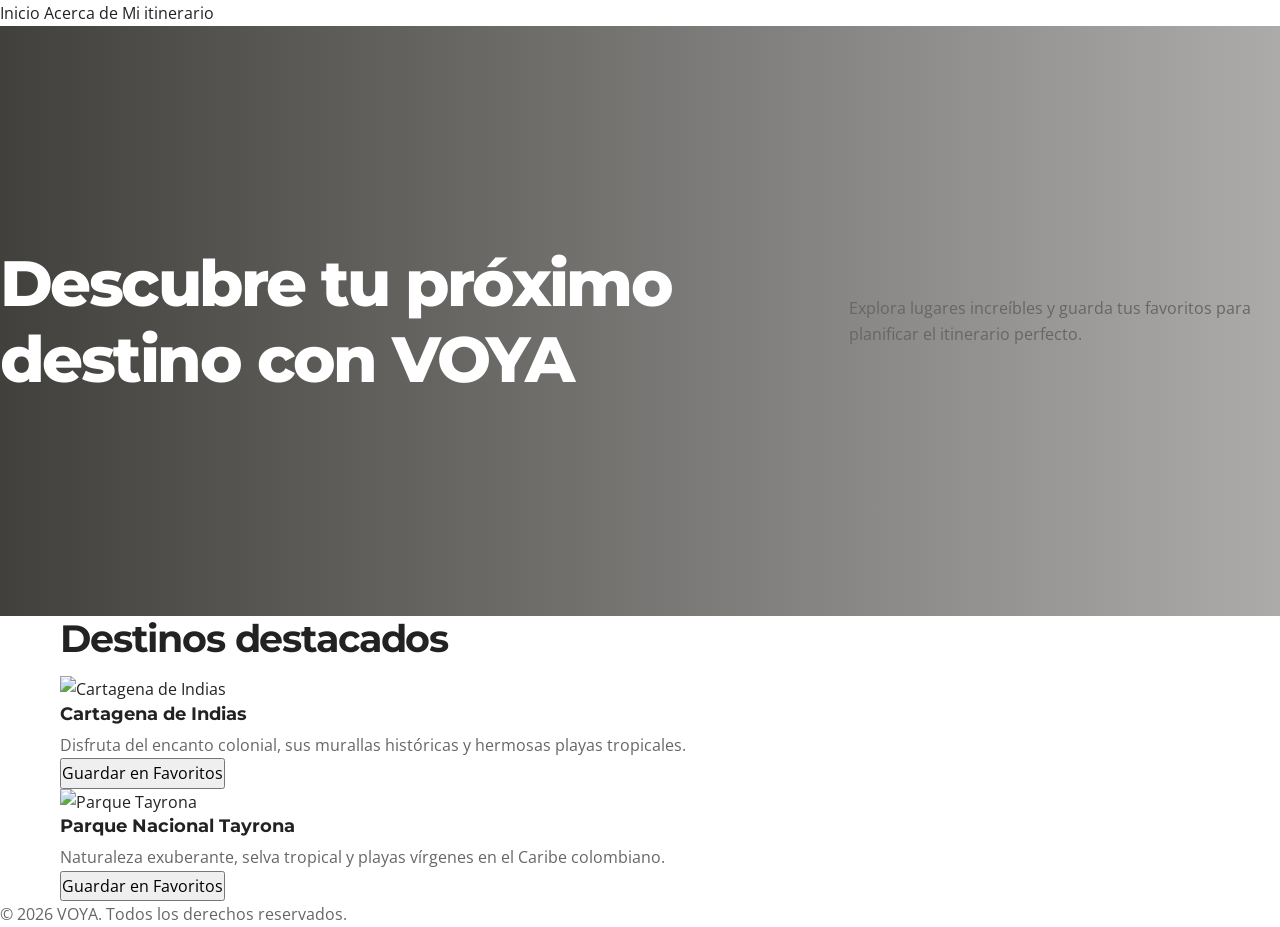
==== commit 6d39e1cc: "Add files via upload Integración módulo P1: Favoritos y navegación." ====
--- a/index.html
+++ b/index.html
@@ -1,268 +1,73 @@
-<!-- inicio -->
 <!DOCTYPE html>
 <html lang="es">
+<head>
+  <meta charset="UTF-8">
+  <meta name="viewport" content="width=device-width, initial-scale=1.0">
+  <title>VOYA — Tu próxima aventura</title>
+  <link rel="stylesheet" href="css/styles.css">
+</head>
+<body>
 
-<head>
-    <meta charset="utf-8">
-    <meta name="viewport" content="width=device-width, initial-scale=1">
-    <meta name="description" content="VOYA: descubre destinos y planifica tu próximo viaje.">
-    <title>VOYA — Tu próxima aventura</title>
-    <link rel="stylesheet" href="css/styles.css">
-</head>
+  <!-- Menú de navegación global -->
+  <header>
+    <nav class="navbar">
+      <a href="index.html">Inicio</a>
+      <a href="acerca.html">Acerca de</a>
+      <a href="favoritos.html">Mi itinerario</a>
+    </nav>
+  </header>
 
-<!-- Cuerpo-->
+  <!-- Sección Principal / Hero -->
+  <section class="hero">
+    <h1>Descubre tu próximo destino con VOYA</h1>
+    <p>Explora lugares increíbles y guarda tus favoritos para planificar el itinerario perfecto.</p>
+  </section>
 
-<body>
-    <header class="header">
-        <div class="header__container">
-            <a class="header__brand" href="index.html"><span class="brand-mark"
-                    aria-hidden="true">✈</span><span>VOYA</span></a>
-            <nav class="nav" aria-label="Navegación principal">
-                <ul class="nav__list">
-                    <li><a class="nav__link active" href="index.html">Inicio</a></li>
-                    <li><a class="nav__link" href="pages/explorar.html">Explorar</a></li>
-                    <li><a class="nav__link" href="pages/ofertas.html">Ofertas</a></li>
-                    <li><a class="nav__link" href="pages/favoritos.html">Favoritos</a></li>
-                    <li><a class="nav__link" href="pages/soporte.html">Soporte</a></li>
-                </ul>
-            </nav>
-            <div class="header__actions"><a class="btn btn--pill btn--primary" href="pages/login.html">Iniciar
-                    sesión</a></div>
+  <!-- Lista de Destinos / Tarjetas -->
+  <main class="container">
+    <h2>Destinos destacados</h2>
+    <div id="destinations-container" class="destinations-grid">
+      
+      <!-- Ejemplo de tarjeta de destino (puedes duplicar o generar dinámicamente) -->
+      <div class="card" data-id="1">
+        <img src="https://via.placeholder.com/300x200" alt="Cartagena de Indias">
+        <div class="card-body">
+          <h3>Cartagena de Indias</h3>
+          <p>Disfruta del encanto colonial, sus murallas históricas y hermosas playas tropicales.</p>
+          <button class="btn-add-favorite" onclick="handleAddFavorite({id: '1', title: 'Cartagena de Indias', description: 'Disfruta del encanto colonial, sus murallas históricas y hermosas playas tropicales.', image: 'https://via.placeholder.com/300x200'})">
+            Guardar en Favoritos
+          </button>
         </div>
-    </header>
+      </div>
 
-    <!-- secciones -->
-    <main>
-        <!-- sección #1-->
-        <section class="hero">
-            <div class="hero__container">
-                <div class="hero__content">
-                    <span class="badge badge--gold">Innovación · Tecnología · Soluciones</span>
-                    <h1 class="hero__title">Tu próxima aventura comienza con <span class="text-gold">VOYA</span></h1>
-                    <p class="hero__slogan">«Si hay un destino, VOYA encuentra el camino»</p>
-                    <p>Descubre destinos increíbles, encuentra opciones para tu viaje y reúne la inspiración que
-                        necesitas en un solo lugar.</p>
+      <div class="card" data-id="2">
+        <img src="https://via.placeholder.com/300x200" alt="Parque Tayrona">
+        <div class="card-body">
+          <h3>Parque Nacional Tayrona</h3>
+          <p>Naturaleza exuberante, selva tropical y playas vírgenes en el Caribe colombiano.</p>
+          <button class="btn-add-favorite" onclick="handleAddFavorite({id: '2', title: 'Parque Nacional Tayrona', description: 'Naturaleza exuberante, selva tropical y playas vírgenes en el Caribe colombiano.', image: 'https://via.placeholder.com/300x200'})">
+            Guardar en Favoritos
+          </button>
+        </div>
+      </div>
 
-                    <div class="hero__cta-group"><a class="btn btn--pill btn--primary"
-                            href="pages/explorar.html">Explorar destinos</a><a class="btn btn--pill btn--outline-light"
-                            href="pages/ofertas.html">Descubrir ofertas</a></div>
-                </div>
-            </div>
+    </div>
+  </main>
 
-            <div class="search-box">
-                <form class="search-box__form" action="pages/explorar.html" method="get">
-                    <div class="search-box__field"><label class="search-box__label"
-                            for="destination">Destino</label><input class="search-box__input" id="destination"
-                            name="destino" placeholder="¿A dónde quieres ir?"></div>
+  <footer>
+    <p>&copy; 2026 VOYA. Todos los derechos reservados.</p>
+  </footer>
 
-                    <div class="search-box__field"><label class="search-box__label" for="dates">Fechas</label><input 
-                    
-type="date" class="search-box__input" id="dates" name="fecha" placeholder="Elige tus fechas"></div>
-                            
-                    <div class="search-box__field">
-  <label class="search-box__label" for="travelers">Viajeros</label>
-  <select class="search-box__input" id="travelers" name="viajeros">
-    <option value="1">1 viajero</option>
-    <option value="2">2 viajeros</option>
-    <option value="familia">Familia</option>
-  </select>
-  
-   <div class="travelers-counter" id="family-counter" role="group"
-       aria-label="Número de personas de la familia" hidden>
-    <button class="counter-btn" id="family-minus" type="button"
-            aria-label="Quitar una persona">−</button>
-    <!-- valor inicial (3)-->        
-    <output class="counter-value" id="family-count" aria-live="polite">3</output>
-    
-    <button class="counter-btn" id="family-plus" type="button"
-            aria-label="Agregar una persona">+</button>
-  </div>
+  <!-- Integración con la lógica de favoritos y storage -->
+  <script type="module">
+    import { addFavorite } from './js/favorites.js';
 
-  <!-- guarda y oculta el número final de viajeros si seleccionan "familia"-->
-  <input type="hidden" id="travelers-total" name="num_viajeros" value="2">
-</div>
-                    <button class="btn btn--pill btn--primary search-box__btn" type="submit">Buscar destinos →</button>
-                </form>
-            </div>
-        </section>
+    // Función global para manejar el clic en los botones de agregar a favoritos
+    window.handleAddFavorite = function(item) {
+      addFavorite(item);
+      alert(`${item.title} guardado en tu itinerario!`);
+    };
+  </script>
 
-        <!-- sección 2 -->
-        <section class="section home-after-hero">
-            <div class="container">
-                <div class="section-heading"><span class="eyebrow">Inspírate para viajar</span>
-                    <h2>Destinos que te harán soñar</h2>
-                    <p>Una selección de lugares para empezar a imaginar tu próxima experiencia.</p>
-                </div>
-
-                <div class="grid grid--3">
-                    <article class="destination-card"><img class="destination-card__image"
-                            src="https://images.unsplash.com/photo-1539037116277-4db20889f2d4?auto=format&fit=crop&w=900&q=80"
-                            alt="Panorámica de Madrid">
-                        <div class="destination-card__body">
-                            <div class="card-row">
-                                <h3>Madrid, España</h3><span class="heart" aria-label="Favorito">♥</span>
-                            </div>
-                            <p class="destination-card__meta">Cultura · Arquitectura · Gastronomía</p><a
-                                class="btn btn--outline btn--small" href="pages/destino.html">Ver destino →</a>
-                        </div>
-                    </article>
-                    <article class="destination-card"><img class="destination-card__image"
-                            src="https://images.unsplash.com/photo-1533105079780-92b9be482077?auto=format&fit=crop&w=900&q=80"
-                            alt="Costa caribeña de Cartagena">
-                        <div class="destination-card__body">
-                            <div class="card-row">
-                                <h3>Cartagena, Colombia</h3><span class="heart" aria-label="Favorito">♥</span>
-                            </div>
-                            <p class="destination-card__meta">Mar · Historia · Encanto colonial</p><a
-                                class="btn btn--outline btn--small" href="pages/explorar.html">Explorar →</a>
-                        </div>
-                    </article>
-
-                    <!-- sección #3-->
-                    <article class="destination-card"><img class="destination-card__image"
-                            src="https://images.unsplash.com/photo-1502602898657-3e91760cbb34?auto=format&fit=crop&w=900&q=80"
-                            alt="Torre Eiffel en París">
-                        <div class="destination-card__body">
-                            <div class="card-row">
-                                <h3>París, Francia</h3><span class="heart" aria-label="Favorito">♥</span>
-                            </div>
-                            <p class="destination-card__meta">Arte · Romance · Museos</p><a
-                                class="btn btn--outline btn--small" href="pages/explorar.html">Explorar →</a>
-                        </div>
-                    </article>
-                </div>
-
-                <!-- HTML + css -->
-                <div style="text-align:center;margin-top:28px"><a class="btn btn--primary btn--pill"
-                        href="pages/explorar.html">Ver todos los destinos</a></div>
-            </div>
-        </section>
-
-        <!-- sección #4-->
-        <section class="section section--cream">
-            <div class="container">
-                <div class="section-heading"><span class="eyebrow">Todo en un mismo lugar</span>
-                    <h2>¿Qué te gustaría descubrir?</h2>
-                    <p>Encuentra inspiración según el tipo de experiencia que buscas.</p>
-                </div>
-                <div class="grid grid--4">
-                    <a class="category-card" href="pages/explorar.html">
-                        <div class="category-icon">⌖</div>
-                        <h3>Atracciones</h3>
-                        <p>Monumentos, cultura y lugares imprescindibles.</p><strong>Explorar →</strong>
-                    </a>
-                    <a class="category-card" href="pages/explorar.html">
-                        <div class="category-icon">⌂</div>
-                        <h3>Hoteles</h3>
-                        <p>Ideas de alojamiento para tu próxima escapada.</p><strong>Explorar →</strong>
-                    </a>
-                    <a class="category-card" href="pages/explorar.html">
-                        <div class="category-icon">♨</div>
-                        <h3>Restaurantes</h3>
-                        <p>Sabores locales y experiencias gastronómicas.</p><strong>Explorar →</strong>
-                    </a>
-                    <a class="category-card" href="pages/ofertas.html">
-                        <div class="category-icon">☼</div>
-                        <h3>Lugares vacacionales</h3>
-                        <p>Encuentra inspiración para desconectar.</p><strong>Ver opciones →</strong>
-                    </a>
-                </div>
-            </div>
-        </section>
-
-        <!-- sección #5-->
-        <section class="section">
-            <div class="container">
-                <div class="promo-banner">
-                    <div><span class="eyebrow">Ofertas para inspirarte</span>
-                        <h2>Viaja más. Descubre más. Vive más.</h2>
-                        <p>Explora experiencias y paquetes de ejemplo para imaginar tu próxima aventura.</p>
-                    </div><a class="btn btn--pill btn--primary" href="pages/ofertas.html">Ver ofertas →</a>
-                </div>
-            </div>
-        </section>
-
-        <!-- sección #6-->
-        <section class="section section--cream">
-            <div class="container">
-                <div class="section-heading"><span class="eyebrow">Experiencias</span>
-                    <h2>Viajar debería sentirse sencillo</h2>
-                    <p>VOYA reúne inspiración e información para ayudarte a organizar tus ideas de viaje.</p>
-                </div>
-                <div class="grid grid--3">
-                    <article class="review-card">
-                        <p>“Me gusta poder descubrir destinos y tener las ideas organizadas en un mismo lugar.”</p>
-                        <div class="stars">★★★★★</div>
-                        <div class="review-person">
-                            <div class="avatar">LM</div>
-                            <div><strong>Laura M.</strong>
-                                <p>Testimonio demostrativo</p>
-                            </div>
-                        </div>
-                    </article>
-
-                    <article class="review-card">
-                        <p>“La presentación de las opciones hace que empezar a planear sea más fácil.”</p>
-                        <div class="stars">★★★★★</div>
-                        <div class="review-person">
-                            <div class="avatar">CR</div>
-                            <div><strong>Carlos R.</strong>
-                                <p>Testimonio demostrativo</p>
-                            </div>
-                        </div>
-                    </article>
-
-                    <article class="review-card">
-                        <p>“Encuentro inspiración para pensar en nuevas experiencias y lugares.”</p>
-                        <div class="stars">★★★★★</div>
-                        <div class="review-person">
-                            <div class="avatar">AP</div>
-                            <div><strong>Ana P.</strong>
-                                <p>Testimonio demostrativo</p>
-                            </div>
-                        </div>
-                    </article>
-
-                </div>
-                <p class="notice">¡Mantente al día! Síguenos en nuestras redes sociales o suscríbete para recibir
-                    novedades.</p>
-            </div>
-        </section>
-    </main>
-
-
-    <!-- pie de pagina -->
-    <footer class="footer">
-        <div class="container">
-            <div class="footer__grid">
-                <div><a class="header__brand" href="index.html"><span class="brand-mark">✈</span><span
-                            style="color:#fff">VOYA</span></a>
-                    <p style="margin-top:16px">Si hay un destino, VOYA encuentra el camino. Descubre lugares, organiza
-                        ideas y encuentra inspiración para tu próximo viaje.</p>
-                </div>
-                <div>
-                    <h3>Explora VOYA</h3>
-                    <ul class="footer__links">
-                        <li><a href="pages/explorar.html">Destinos turísticos</a></li>
-                        <li><a href="pages/ofertas.html">Ofertas y experiencias</a></li>
-                        <li><a href="pages/favoritos.html">Tus favoritos</a></li>
-                        <li><a href="pages/login.html">Iniciar sesión</a></li>
-                    </ul>
-                </div>
-                <div>
-                    <h3>Estamos para ayudarte</h3>
-                    <ul class="footer__links">
-                        <li><a href="pages/soporte.html">Centro de soporte</a></li>
-                        <li>Correo: contacto@Voya.co</li>
-                        <li>Horario de atención: Lun–Vie, 8:00 AM - 5:00 PM</li>
-                    </ul>
-                    <p style="margin-top:10px;font-size:.78rem">WhatsApp: +57 318 2970125</p>
-                </div>
-            </div>
-            <div class="footer__bottom"><span>© 2026 VOYA · Proyecto académico</span><span>Innovación · Tecnología ·
-                    Soluciones</span></div>
-        </div>
-    </footer>
-    <script src="js/Menu/viajeros.js"></script>
 </body>
-</html>
+</html>
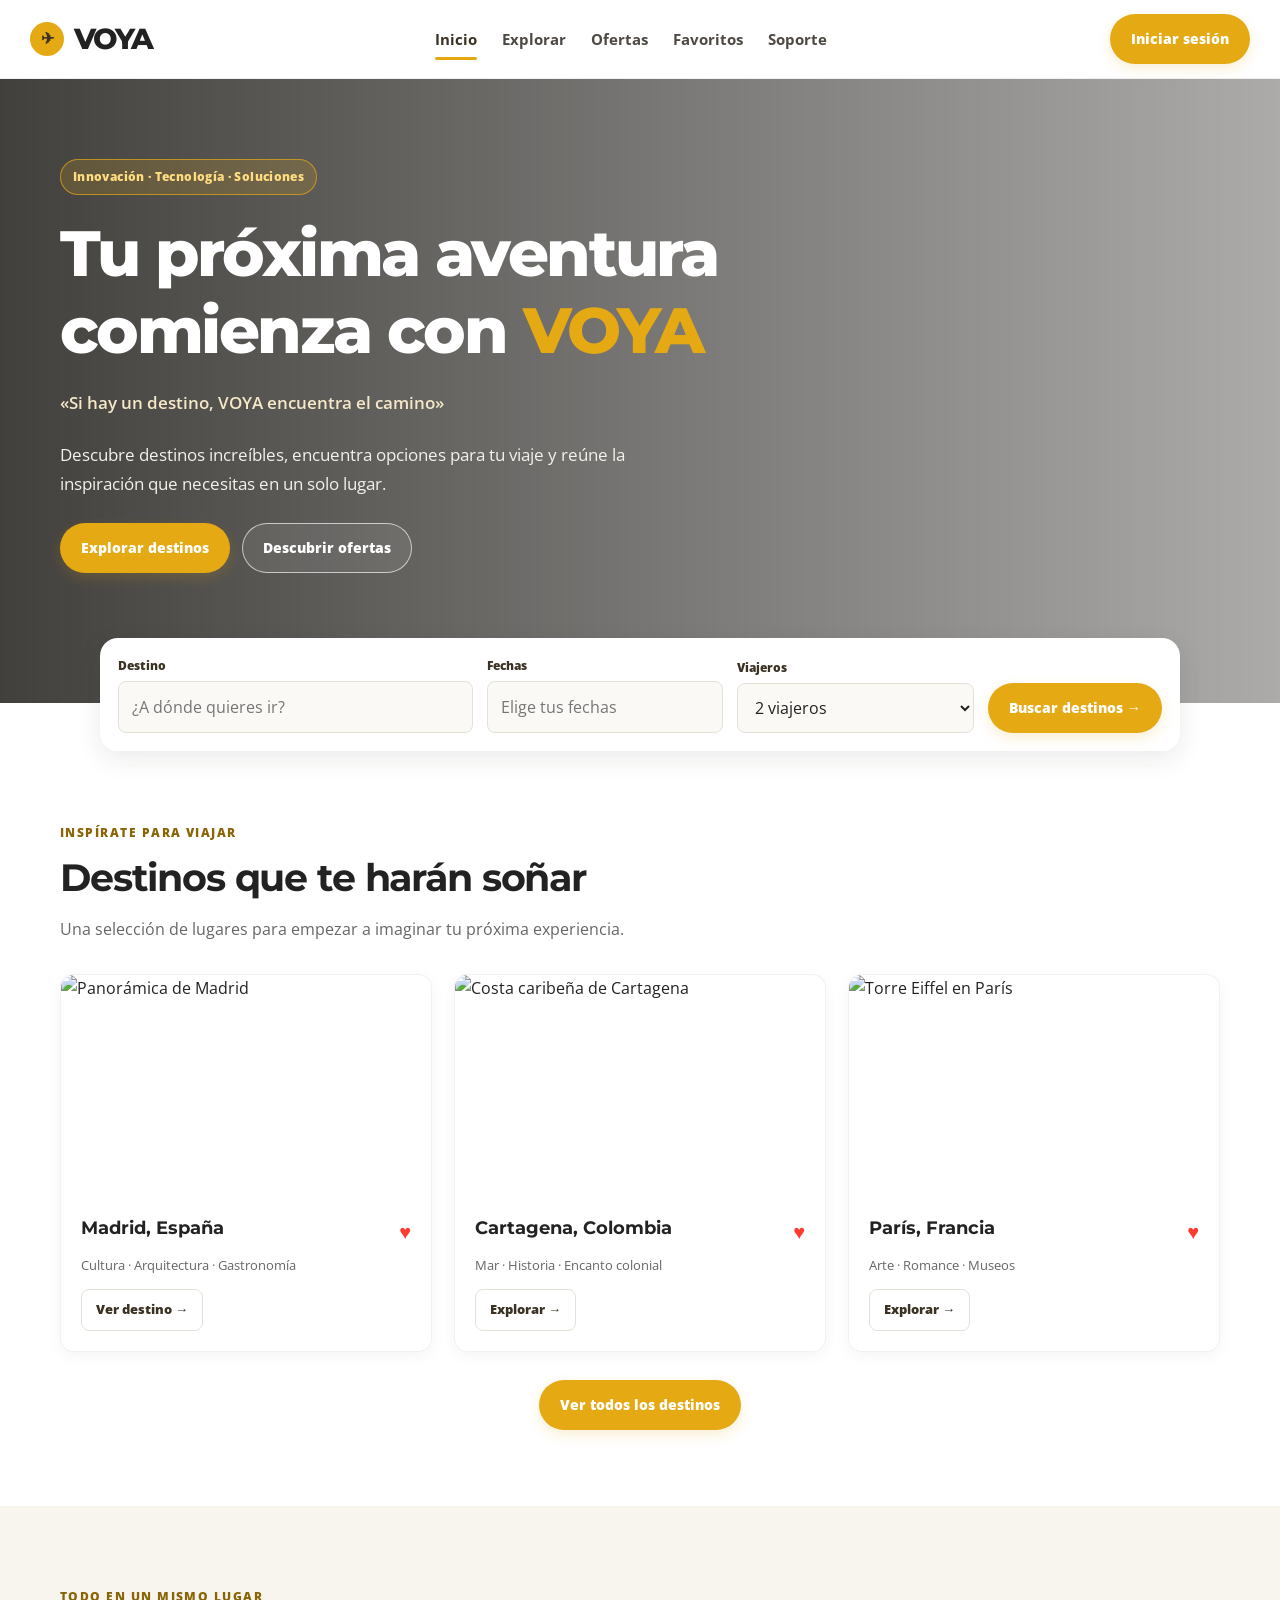
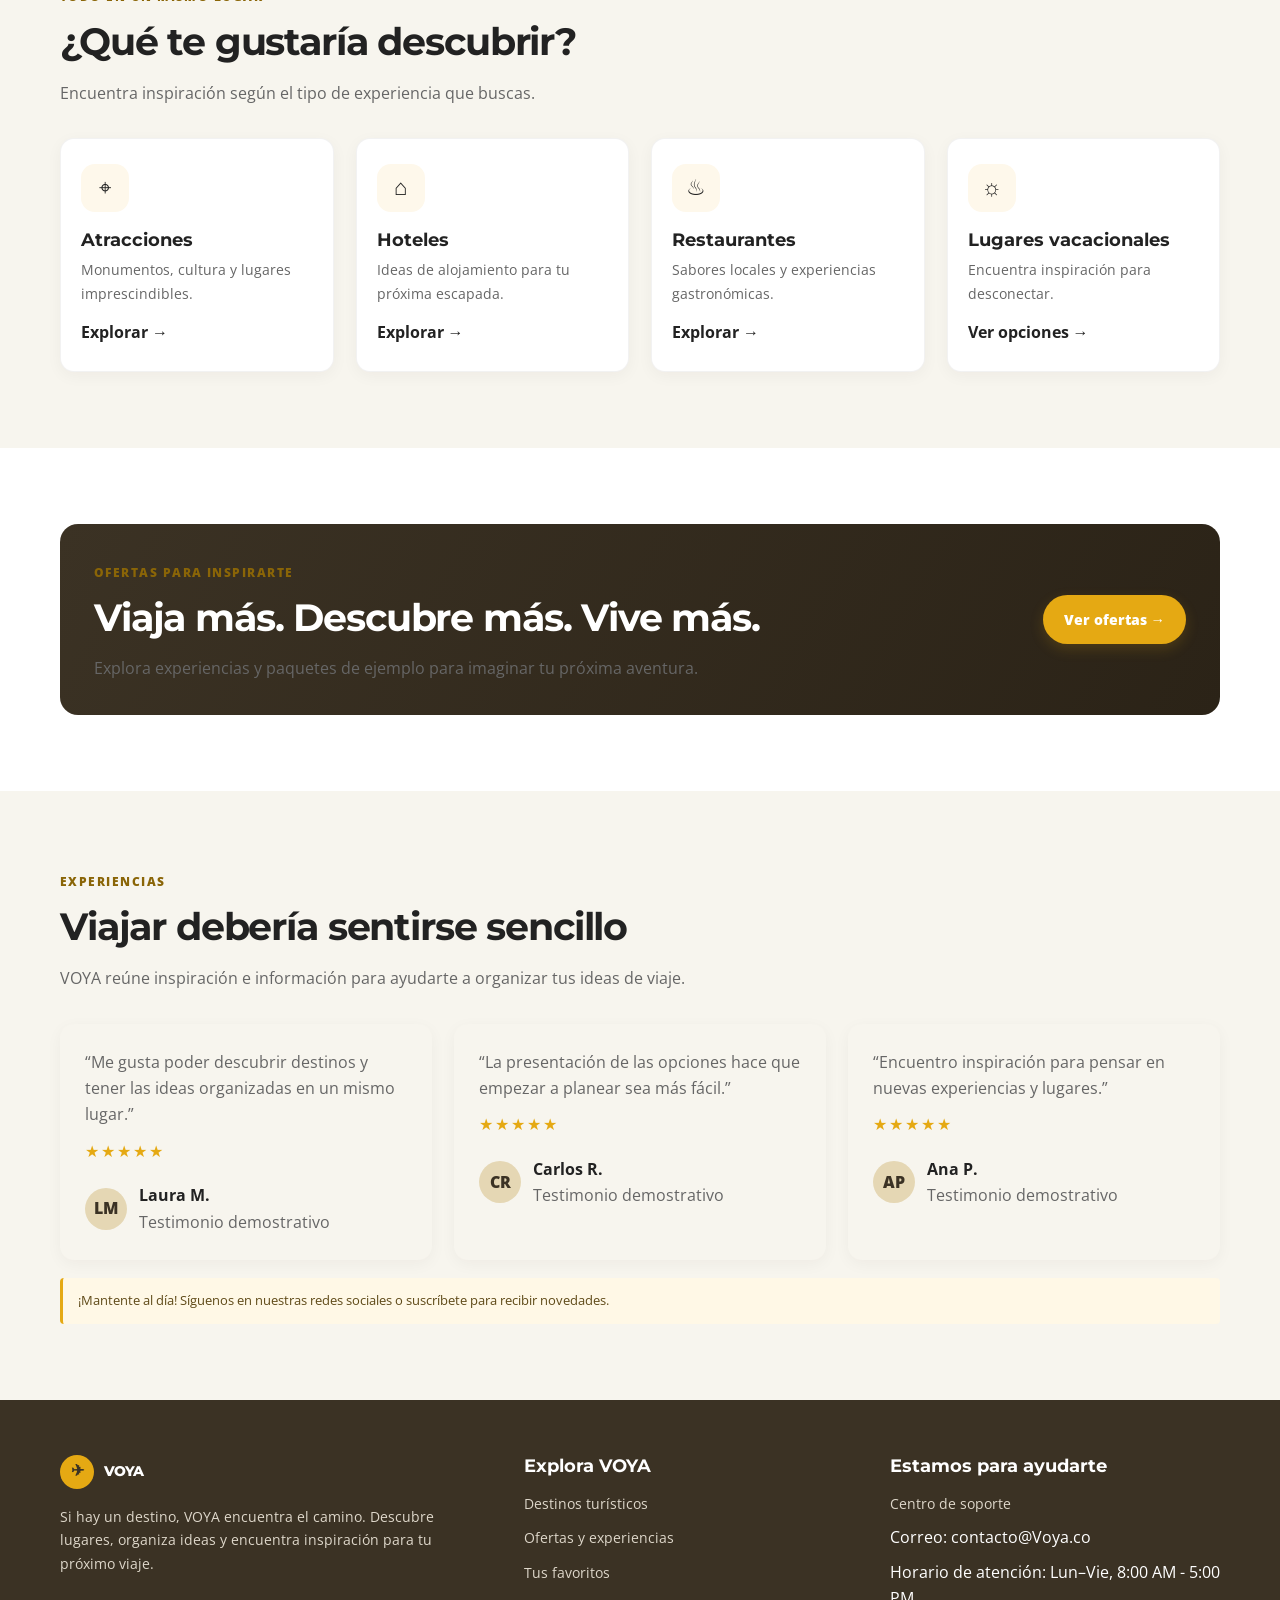
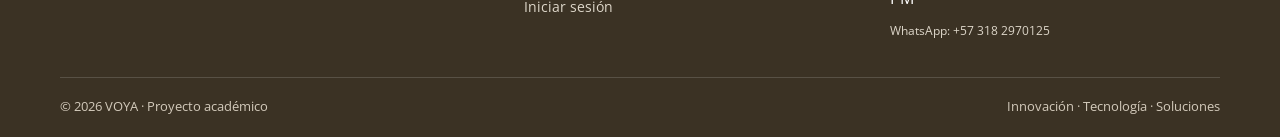
==== commit c20cf999: "Add files via upload" ====
--- a/index.html
+++ b/index.html
@@ -1,73 +1,251 @@
+<!-- inicio -->
 <!DOCTYPE html>
 <html lang="es">
+
 <head>
-  <meta charset="UTF-8">
-  <meta name="viewport" content="width=device-width, initial-scale=1.0">
-  <title>VOYA — Tu próxima aventura</title>
-  <link rel="stylesheet" href="css/styles.css">
+    <meta charset="utf-8">
+    <meta name="viewport" content="width=device-width, initial-scale=1">
+    <meta name="description" content="VOYA: descubre destinos y planifica tu próximo viaje.">
+    <title>VOYA — Tu próxima aventura</title>
+    <link rel="stylesheet" href="css/styles.css">
 </head>
+
+<!-- Cuerpo-->
+
 <body>
-
-  <!-- Menú de navegación global -->
-  <header>
-    <nav class="navbar">
-      <a href="index.html">Inicio</a>
-      <a href="acerca.html">Acerca de</a>
-      <a href="favoritos.html">Mi itinerario</a>
-    </nav>
-  </header>
-
-  <!-- Sección Principal / Hero -->
-  <section class="hero">
-    <h1>Descubre tu próximo destino con VOYA</h1>
-    <p>Explora lugares increíbles y guarda tus favoritos para planificar el itinerario perfecto.</p>
-  </section>
-
-  <!-- Lista de Destinos / Tarjetas -->
-  <main class="container">
-    <h2>Destinos destacados</h2>
-    <div id="destinations-container" class="destinations-grid">
-      
-      <!-- Ejemplo de tarjeta de destino (puedes duplicar o generar dinámicamente) -->
-      <div class="card" data-id="1">
-        <img src="https://via.placeholder.com/300x200" alt="Cartagena de Indias">
-        <div class="card-body">
-          <h3>Cartagena de Indias</h3>
-          <p>Disfruta del encanto colonial, sus murallas históricas y hermosas playas tropicales.</p>
-          <button class="btn-add-favorite" onclick="handleAddFavorite({id: '1', title: 'Cartagena de Indias', description: 'Disfruta del encanto colonial, sus murallas históricas y hermosas playas tropicales.', image: 'https://via.placeholder.com/300x200'})">
-            Guardar en Favoritos
-          </button>
+    <header class="header">
+        <div class="header__container">
+            <a class="header__brand" href="index.html"><span class="brand-mark"
+                    aria-hidden="true">✈</span><span>VOYA</span></a>
+            <nav class="nav" aria-label="Navegación principal">
+                <ul class="nav__list">
+                    <li><a class="nav__link active" href="index.html">Inicio</a></li>
+                    <li><a class="nav__link" href="pages/explorar.html">Explorar</a></li>
+                    <li><a class="nav__link" href="pages/ofertas.html">Ofertas</a></li>
+                    <li><a class="nav__link" href="pages/favoritos.html">Favoritos</a></li>
+                    <li><a class="nav__link" href="pages/soporte.html">Soporte</a></li>
+                </ul>
+            </nav>
+            <div class="header__actions"><a class="btn btn--pill btn--primary" href="pages/login.html">Iniciar
+                    sesión</a></div>
         </div>
-      </div>
-
-      <div class="card" data-id="2">
-        <img src="https://via.placeholder.com/300x200" alt="Parque Tayrona">
-        <div class="card-body">
-          <h3>Parque Nacional Tayrona</h3>
-          <p>Naturaleza exuberante, selva tropical y playas vírgenes en el Caribe colombiano.</p>
-          <button class="btn-add-favorite" onclick="handleAddFavorite({id: '2', title: 'Parque Nacional Tayrona', description: 'Naturaleza exuberante, selva tropical y playas vírgenes en el Caribe colombiano.', image: 'https://via.placeholder.com/300x200'})">
-            Guardar en Favoritos
-          </button>
+    </header>
+
+    <!-- secciones -->
+    <main>
+        <!-- sección #1-->
+        <section class="hero">
+            <div class="hero__container">
+                <div class="hero__content">
+                    <span class="badge badge--gold">Innovación · Tecnología · Soluciones</span>
+                    <h1 class="hero__title">Tu próxima aventura comienza con <span class="text-gold">VOYA</span></h1>
+                    <p class="hero__slogan">«Si hay un destino, VOYA encuentra el camino»</p>
+                    <p>Descubre destinos increíbles, encuentra opciones para tu viaje y reúne la inspiración que
+                        necesitas en un solo lugar.</p>
+
+                    <div class="hero__cta-group"><a class="btn btn--pill btn--primary"
+                            href="pages/explorar.html">Explorar destinos</a><a class="btn btn--pill btn--outline-light"
+                            href="pages/ofertas.html">Descubrir ofertas</a></div>
+                </div>
+            </div>
+
+            <div class="search-box">
+                <form class="search-box__form" action="pages/explorar.html" method="get">
+                    <div class="search-box__field"><label class="search-box__label"
+                            for="destination">Destino</label><input class="search-box__input" id="destination"
+                            name="destino" placeholder="¿A dónde quieres ir?"></div>
+
+                    <div class="search-box__field"><label class="search-box__label" for="dates">Fechas</label><input
+                            class="search-box__input" id="dates" name="fechas" placeholder="Elige tus fechas"></div>
+                    <div class="search-box__field"><label class="search-box__label"
+                            for="travelers">Viajeros</label><select class="search-box__input" id="travelers"
+                            name="viajeros">
+                            <option>1 viajero</option>
+                            <option selected>2 viajeros</option>
+                            <option>Familia</option>
+                        </select></div>
+                    <button class="btn btn--pill btn--primary search-box__btn" type="submit">Buscar destinos →</button>
+                </form>
+            </div>
+        </section>
+
+        <!-- sección 2 -->
+        <section class="section home-after-hero">
+            <div class="container">
+                <div class="section-heading"><span class="eyebrow">Inspírate para viajar</span>
+                    <h2>Destinos que te harán soñar</h2>
+                    <p>Una selección de lugares para empezar a imaginar tu próxima experiencia.</p>
+                </div>
+
+                <div class="grid grid--3">
+                    <article class="destination-card"><img class="destination-card__image"
+                            src="https://images.unsplash.com/photo-1539037116277-4db20889f2d4?auto=format&fit=crop&w=900&q=80"
+                            alt="Panorámica de Madrid">
+                        <div class="destination-card__body">
+                            <div class="card-row">
+                                <h3>Madrid, España</h3><span class="heart" aria-label="Favorito">♥</span>
+                            </div>
+                            <p class="destination-card__meta">Cultura · Arquitectura · Gastronomía</p><a
+                                class="btn btn--outline btn--small" href="pages/destino.html">Ver destino →</a>
+                        </div>
+                    </article>
+                    <article class="destination-card"><img class="destination-card__image"
+                            src="https://images.unsplash.com/photo-1533105079780-92b9be482077?auto=format&fit=crop&w=900&q=80"
+                            alt="Costa caribeña de Cartagena">
+                        <div class="destination-card__body">
+                            <div class="card-row">
+                                <h3>Cartagena, Colombia</h3><span class="heart" aria-label="Favorito">♥</span>
+                            </div>
+                            <p class="destination-card__meta">Mar · Historia · Encanto colonial</p><a
+                                class="btn btn--outline btn--small" href="pages/explorar.html">Explorar →</a>
+                        </div>
+                    </article>
+
+                    <!-- sección #3-->
+                    <article class="destination-card"><img class="destination-card__image"
+                            src="https://images.unsplash.com/photo-1502602898657-3e91760cbb34?auto=format&fit=crop&w=900&q=80"
+                            alt="Torre Eiffel en París">
+                        <div class="destination-card__body">
+                            <div class="card-row">
+                                <h3>París, Francia</h3><span class="heart" aria-label="Favorito">♥</span>
+                            </div>
+                            <p class="destination-card__meta">Arte · Romance · Museos</p><a
+                                class="btn btn--outline btn--small" href="pages/explorar.html">Explorar →</a>
+                        </div>
+                    </article>
+                </div>
+
+                <!-- HTML + css -->
+                <div style="text-align:center;margin-top:28px"><a class="btn btn--primary btn--pill"
+                        href="pages/explorar.html">Ver todos los destinos</a></div>
+            </div>
+        </section>
+
+        <!-- sección #4-->
+        <section class="section section--cream">
+            <div class="container">
+                <div class="section-heading"><span class="eyebrow">Todo en un mismo lugar</span>
+                    <h2>¿Qué te gustaría descubrir?</h2>
+                    <p>Encuentra inspiración según el tipo de experiencia que buscas.</p>
+                </div>
+                <div class="grid grid--4">
+                    <a class="category-card" href="pages/explorar.html">
+                        <div class="category-icon">⌖</div>
+                        <h3>Atracciones</h3>
+                        <p>Monumentos, cultura y lugares imprescindibles.</p><strong>Explorar →</strong>
+                    </a>
+                    <a class="category-card" href="pages/explorar.html">
+                        <div class="category-icon">⌂</div>
+                        <h3>Hoteles</h3>
+                        <p>Ideas de alojamiento para tu próxima escapada.</p><strong>Explorar →</strong>
+                    </a>
+                    <a class="category-card" href="pages/explorar.html">
+                        <div class="category-icon">♨</div>
+                        <h3>Restaurantes</h3>
+                        <p>Sabores locales y experiencias gastronómicas.</p><strong>Explorar →</strong>
+                    </a>
+                    <a class="category-card" href="pages/ofertas.html">
+                        <div class="category-icon">☼</div>
+                        <h3>Lugares vacacionales</h3>
+                        <p>Encuentra inspiración para desconectar.</p><strong>Ver opciones →</strong>
+                    </a>
+                </div>
+            </div>
+        </section>
+
+        <!-- sección #5-->
+        <section class="section">
+            <div class="container">
+                <div class="promo-banner">
+                    <div><span class="eyebrow">Ofertas para inspirarte</span>
+                        <h2>Viaja más. Descubre más. Vive más.</h2>
+                        <p>Explora experiencias y paquetes de ejemplo para imaginar tu próxima aventura.</p>
+                    </div><a class="btn btn--pill btn--primary" href="pages/ofertas.html">Ver ofertas →</a>
+                </div>
+            </div>
+        </section>
+
+        <!-- sección #6-->
+        <section class="section section--cream">
+            <div class="container">
+                <div class="section-heading"><span class="eyebrow">Experiencias</span>
+                    <h2>Viajar debería sentirse sencillo</h2>
+                    <p>VOYA reúne inspiración e información para ayudarte a organizar tus ideas de viaje.</p>
+                </div>
+                <div class="grid grid--3">
+                    <article class="review-card">
+                        <p>“Me gusta poder descubrir destinos y tener las ideas organizadas en un mismo lugar.”</p>
+                        <div class="stars">★★★★★</div>
+                        <div class="review-person">
+                            <div class="avatar">LM</div>
+                            <div><strong>Laura M.</strong>
+                                <p>Testimonio demostrativo</p>
+                            </div>
+                        </div>
+                    </article>
+
+                    <article class="review-card">
+                        <p>“La presentación de las opciones hace que empezar a planear sea más fácil.”</p>
+                        <div class="stars">★★★★★</div>
+                        <div class="review-person">
+                            <div class="avatar">CR</div>
+                            <div><strong>Carlos R.</strong>
+                                <p>Testimonio demostrativo</p>
+                            </div>
+                        </div>
+                    </article>
+
+                    <article class="review-card">
+                        <p>“Encuentro inspiración para pensar en nuevas experiencias y lugares.”</p>
+                        <div class="stars">★★★★★</div>
+                        <div class="review-person">
+                            <div class="avatar">AP</div>
+                            <div><strong>Ana P.</strong>
+                                <p>Testimonio demostrativo</p>
+                            </div>
+                        </div>
+                    </article>
+
+                </div>
+                <p class="notice">¡Mantente al día! Síguenos en nuestras redes sociales o suscríbete para recibir
+                    novedades.</p>
+            </div>
+        </section>
+    </main>
+
+
+    <!-- pie de pagina -->
+    <footer class="footer">
+        <div class="container">
+            <div class="footer__grid">
+                <div><a class="header__brand" href="index.html"><span class="brand-mark">✈</span><span
+                            style="color:#fff">VOYA</span></a>
+                    <p style="margin-top:16px">Si hay un destino, VOYA encuentra el camino. Descubre lugares, organiza
+                        ideas y encuentra inspiración para tu próximo viaje.</p>
+                </div>
+                <div>
+                    <h3>Explora VOYA</h3>
+                    <ul class="footer__links">
+                        <li><a href="pages/explorar.html">Destinos turísticos</a></li>
+                        <li><a href="pages/ofertas.html">Ofertas y experiencias</a></li>
+                        <li><a href="pages/favoritos.html">Tus favoritos</a></li>
+                        <li><a href="pages/login.html">Iniciar sesión</a></li>
+                    </ul>
+                </div>
+                <div>
+                    <h3>Estamos para ayudarte</h3>
+                    <ul class="footer__links">
+                        <li><a href="pages/soporte.html">Centro de soporte</a></li>
+                        <li>Correo: contacto@Voya.co</li>
+                        <li>Horario de atención: Lun–Vie, 8:00 AM - 5:00 PM</li>
+                    </ul>
+                    <p style="margin-top:10px;font-size:.78rem">WhatsApp: +57 318 2970125</p>
+                </div>
+            </div>
+            <div class="footer__bottom"><span>© 2026 VOYA · Proyecto académico</span><span>Innovación · Tecnología ·
+                    Soluciones</span></div>
         </div>
-      </div>
-
-    </div>
-  </main>
-
-  <footer>
-    <p>&copy; 2026 VOYA. Todos los derechos reservados.</p>
-  </footer>
-
-  <!-- Integración con la lógica de favoritos y storage -->
-  <script type="module">
-    import { addFavorite } from './js/favorites.js';
-
-    // Función global para manejar el clic en los botones de agregar a favoritos
-    window.handleAddFavorite = function(item) {
-      addFavorite(item);
-      alert(`${item.title} guardado en tu itinerario!`);
-    };
-  </script>
-
+    </footer>
 </body>
+
 </html>
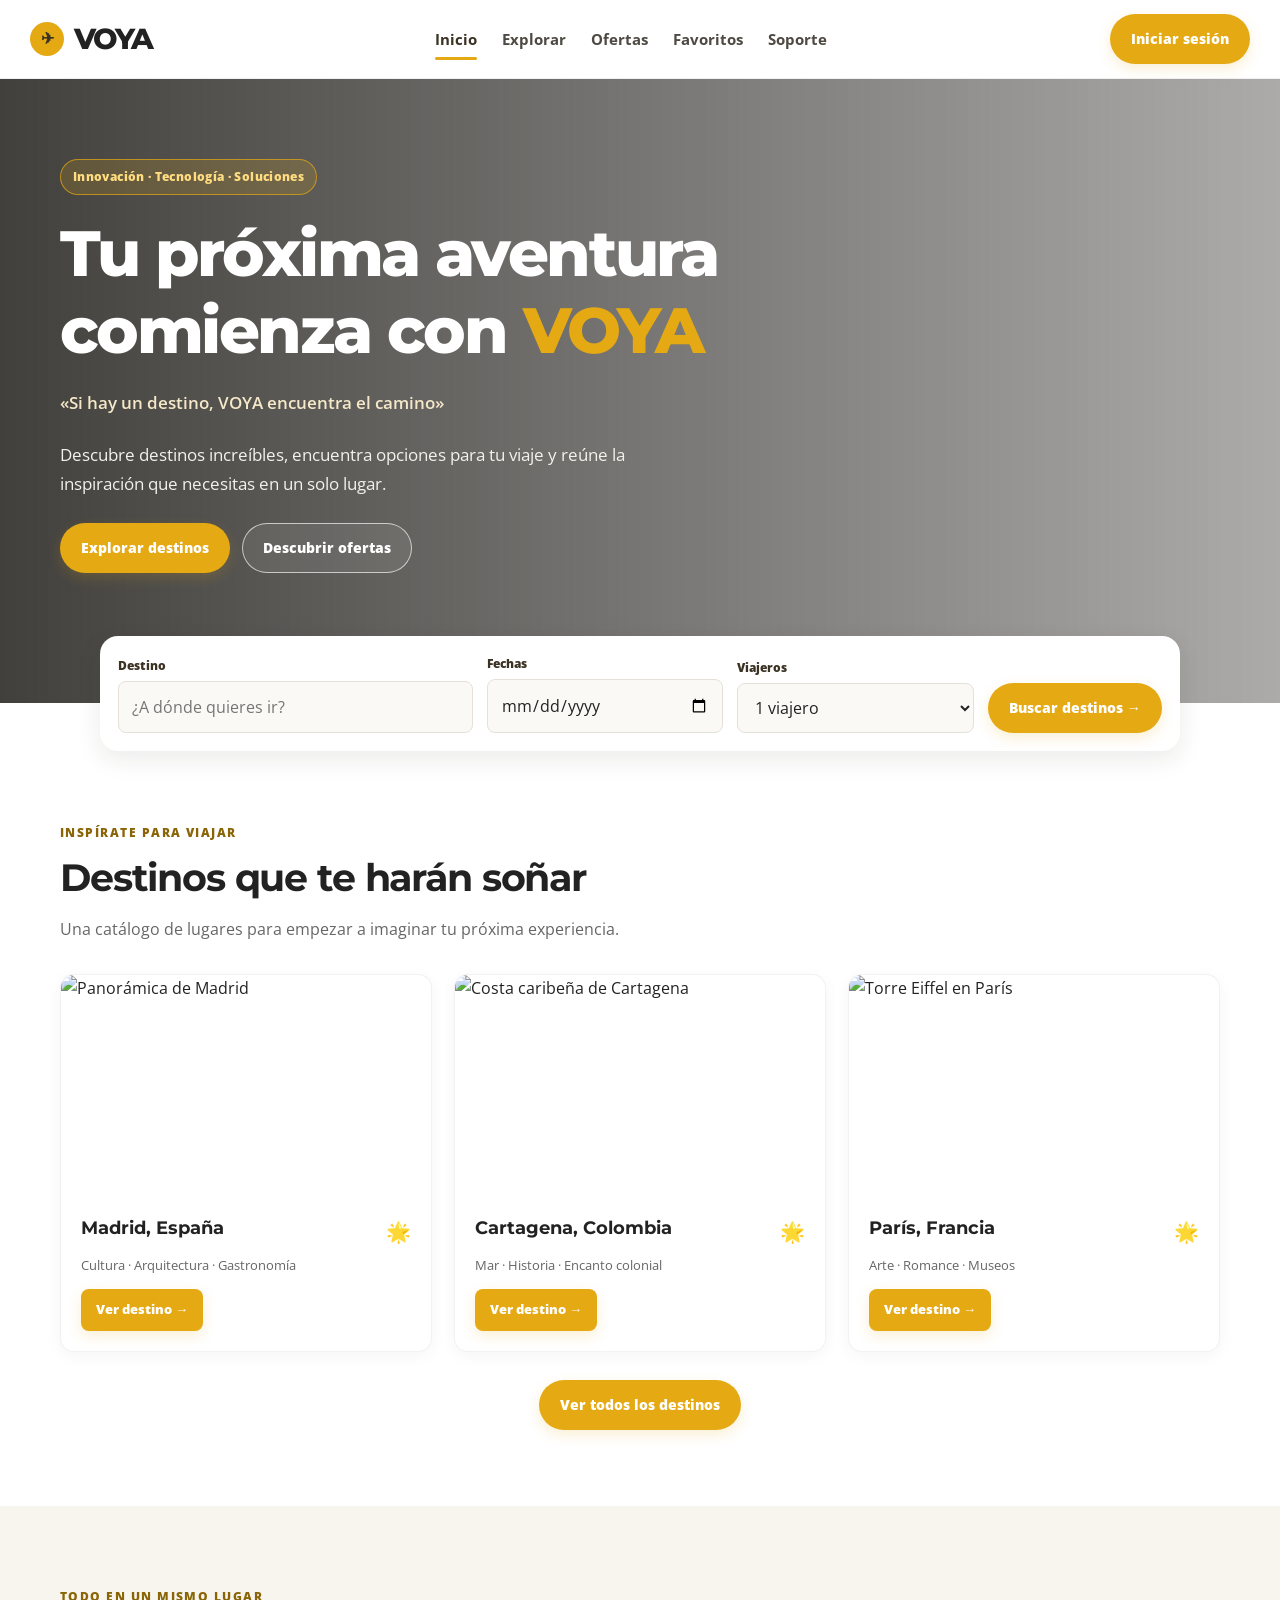
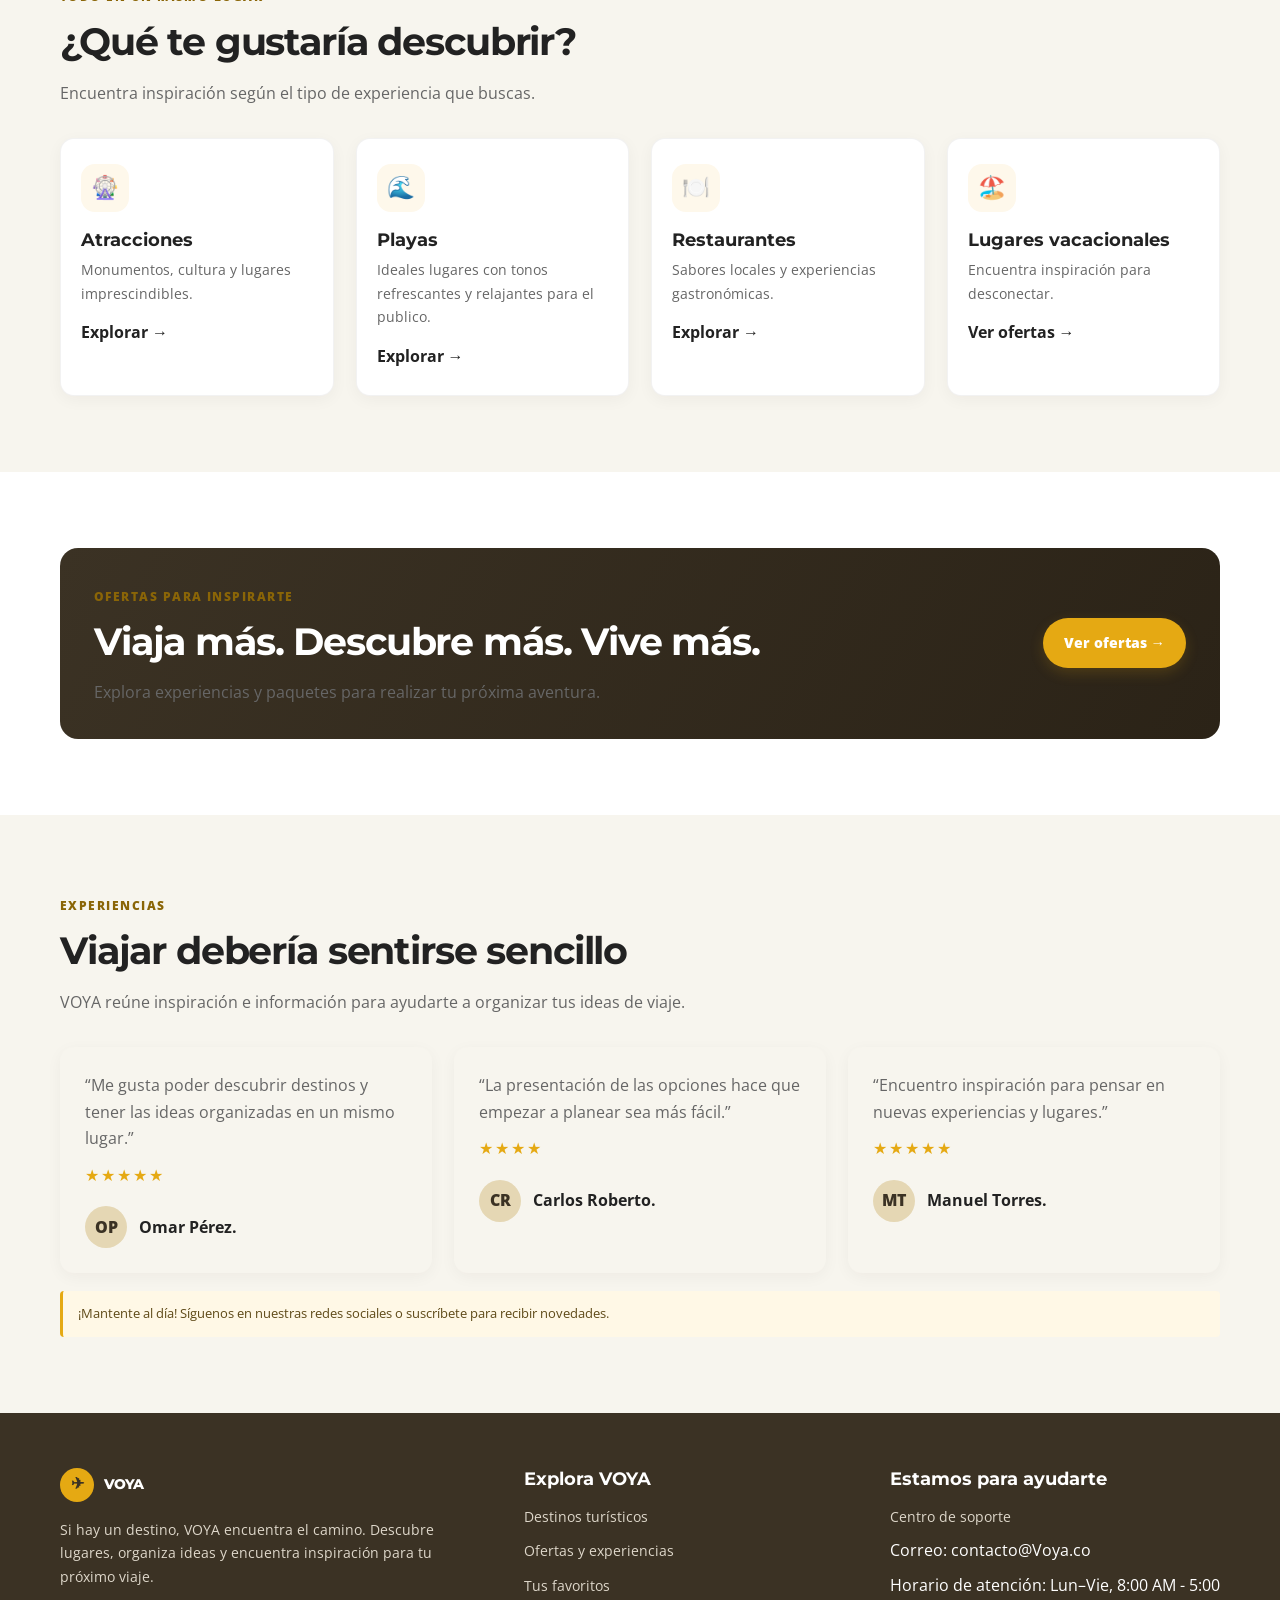
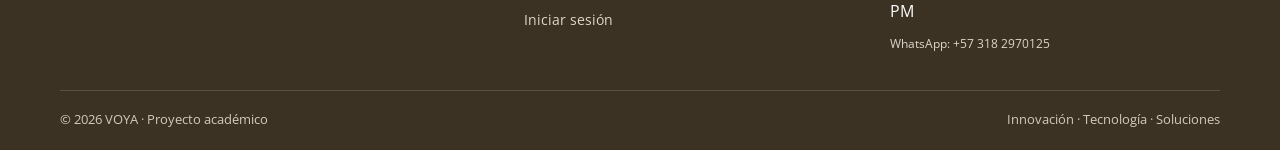
==== commit bda6462d: "Add files via upload" ====
--- a/index.html
+++ b/index.html
@@ -11,7 +11,6 @@
 </head>
 
 <!-- Cuerpo-->
-
 <body>
     <header class="header">
         <div class="header__container">
@@ -31,6 +30,7 @@
         </div>
     </header>
 
+
     <!-- secciones -->
     <main>
         <!-- sección #1-->
@@ -55,26 +55,42 @@
                             for="destination">Destino</label><input class="search-box__input" id="destination"
                             name="destino" placeholder="¿A dónde quieres ir?"></div>
 
-                    <div class="search-box__field"><label class="search-box__label" for="dates">Fechas</label><input
-                            class="search-box__input" id="dates" name="fechas" placeholder="Elige tus fechas"></div>
-                    <div class="search-box__field"><label class="search-box__label"
-                            for="travelers">Viajeros</label><select class="search-box__input" id="travelers"
-                            name="viajeros">
-                            <option>1 viajero</option>
-                            <option selected>2 viajeros</option>
-                            <option>Familia</option>
-                        </select></div>
+                    <div class="search-box__field"><label class="search-box__label" for="dates">Fechas</label>
+                    
+<input type="date" class="search-box__input" id="dates" name="fecha" placeholder="Elige tus fechas"></div>
+                            
+                    <div class="search-box__field">
+  <label class="search-box__label" for="travelers">Viajeros</label>
+  <select class="search-box__input" id="travelers" name="viajeros">
+    <option value="1" select>1 viajero</option>
+    <option value="2">2 viajeros</option>
+    <option value="familia">Familia</option>
+  </select>
+
+  <div class="travelers-counter" id="family-counter" role="group"
+       aria-label="Número de personas de la familia" hidden>
+    <button class="counter-btn" id="family-minus" type="button"
+            aria-label="Quitar una persona">−</button>
+    <output class="counter-value" id="family-count" aria-live="polite">3</output>
+    <button class="counter-btn" id="family-plus" type="button"
+            aria-label="Agregar una persona">+</button>
+  </div>
+
+  <input type="hidden" id="travelers-total" name="num_viajeros" value="1">
+</div>
+                                            
                     <button class="btn btn--pill btn--primary search-box__btn" type="submit">Buscar destinos →</button>
                 </form>
             </div>
         </section>
 
+
         <!-- sección 2 -->
         <section class="section home-after-hero">
             <div class="container">
                 <div class="section-heading"><span class="eyebrow">Inspírate para viajar</span>
                     <h2>Destinos que te harán soñar</h2>
-                    <p>Una selección de lugares para empezar a imaginar tu próxima experiencia.</p>
+                    <p>Una catálogo de lugares para empezar a imaginar tu próxima experiencia.</p>
                 </div>
 
                 <div class="grid grid--3">
@@ -83,21 +99,21 @@
                             alt="Panorámica de Madrid">
                         <div class="destination-card__body">
                             <div class="card-row">
-                                <h3>Madrid, España</h3><span class="heart" aria-label="Favorito">♥</span>
+                                <h3>Madrid, España</h3><span class="heart" aria-label="Favorito">🌟</span>
                             </div>
                             <p class="destination-card__meta">Cultura · Arquitectura · Gastronomía</p><a
-                                class="btn btn--outline btn--small" href="pages/destino.html">Ver destino →</a>
-                        </div>
-                    </article>
+                                class="btn btn--primary btn--small" href="pages/destino.html?id=madrid">Ver destino →</a>                        </div>
+                    </article>
+                    
                     <article class="destination-card"><img class="destination-card__image"
                             src="https://images.unsplash.com/photo-1533105079780-92b9be482077?auto=format&fit=crop&w=900&q=80"
                             alt="Costa caribeña de Cartagena">
                         <div class="destination-card__body">
                             <div class="card-row">
-                                <h3>Cartagena, Colombia</h3><span class="heart" aria-label="Favorito">♥</span>
+                                <h3>Cartagena, Colombia</h3><span class="heart" aria-label="Favorito">🌟</span>
                             </div>
                             <p class="destination-card__meta">Mar · Historia · Encanto colonial</p><a
-                                class="btn btn--outline btn--small" href="pages/explorar.html">Explorar →</a>
+                                class="btn btn--primary btn--small" href="pages/destino.html?id=cartagena">Ver destino →</a>
                         </div>
                     </article>
 
@@ -107,15 +123,15 @@
                             alt="Torre Eiffel en París">
                         <div class="destination-card__body">
                             <div class="card-row">
-                                <h3>París, Francia</h3><span class="heart" aria-label="Favorito">♥</span>
+                                <h3>París, Francia</h3><span class="heart" aria-label="Favorito">🌟</span>
                             </div>
                             <p class="destination-card__meta">Arte · Romance · Museos</p><a
-                                class="btn btn--outline btn--small" href="pages/explorar.html">Explorar →</a>
-                        </div>
-                    </article>
-                </div>
-
-                <!-- HTML + css -->
+                                class="btn btn--primary  btn--small" href="pages/destino.html?id=paris">Ver destino →</a>
+                        </div>
+                    </article>
+                </div>
+
+                
                 <div style="text-align:center;margin-top:28px"><a class="btn btn--primary btn--pill"
                         href="pages/explorar.html">Ver todos los destinos</a></div>
             </div>
@@ -130,24 +146,24 @@
                 </div>
                 <div class="grid grid--4">
                     <a class="category-card" href="pages/explorar.html">
-                        <div class="category-icon">⌖</div>
+                        <div class="category-icon">🎡</div>
                         <h3>Atracciones</h3>
                         <p>Monumentos, cultura y lugares imprescindibles.</p><strong>Explorar →</strong>
                     </a>
                     <a class="category-card" href="pages/explorar.html">
-                        <div class="category-icon">⌂</div>
-                        <h3>Hoteles</h3>
-                        <p>Ideas de alojamiento para tu próxima escapada.</p><strong>Explorar →</strong>
+                        <div class="category-icon">🌊</div>
+                        <h3>Playas</h3>
+                        <p>Ideales lugares con tonos refrescantes y relajantes para el publico.</p><strong>Explorar →</strong>
                     </a>
                     <a class="category-card" href="pages/explorar.html">
-                        <div class="category-icon">♨</div>
+                        <div class="category-icon">🍽️</div>
                         <h3>Restaurantes</h3>
                         <p>Sabores locales y experiencias gastronómicas.</p><strong>Explorar →</strong>
                     </a>
                     <a class="category-card" href="pages/ofertas.html">
-                        <div class="category-icon">☼</div>
+                        <div class="category-icon">🏖️</div>
                         <h3>Lugares vacacionales</h3>
-                        <p>Encuentra inspiración para desconectar.</p><strong>Ver opciones →</strong>
+                        <p>Encuentra inspiración para desconectar.</p><strong>Ver ofertas →</strong>
                     </a>
                 </div>
             </div>
@@ -159,7 +175,7 @@
                 <div class="promo-banner">
                     <div><span class="eyebrow">Ofertas para inspirarte</span>
                         <h2>Viaja más. Descubre más. Vive más.</h2>
-                        <p>Explora experiencias y paquetes de ejemplo para imaginar tu próxima aventura.</p>
+                        <p>Explora experiencias y paquetes  para realizar tu próxima  aventura.</p>
                     </div><a class="btn btn--pill btn--primary" href="pages/ofertas.html">Ver ofertas →</a>
                 </div>
             </div>
@@ -177,20 +193,18 @@
                         <p>“Me gusta poder descubrir destinos y tener las ideas organizadas en un mismo lugar.”</p>
                         <div class="stars">★★★★★</div>
                         <div class="review-person">
-                            <div class="avatar">LM</div>
-                            <div><strong>Laura M.</strong>
-                                <p>Testimonio demostrativo</p>
+                            <div class="avatar">OP</div>
+                            <div><strong>Omar Pérez.</strong>
                             </div>
                         </div>
                     </article>
 
                     <article class="review-card">
                         <p>“La presentación de las opciones hace que empezar a planear sea más fácil.”</p>
-                        <div class="stars">★★★★★</div>
+                        <div class="stars">★★★★</div>
                         <div class="review-person">
                             <div class="avatar">CR</div>
-                            <div><strong>Carlos R.</strong>
-                                <p>Testimonio demostrativo</p>
+                            <div><strong>Carlos Roberto.</strong>
                             </div>
                         </div>
                     </article>
@@ -199,16 +213,14 @@
                         <p>“Encuentro inspiración para pensar en nuevas experiencias y lugares.”</p>
                         <div class="stars">★★★★★</div>
                         <div class="review-person">
-                            <div class="avatar">AP</div>
-                            <div><strong>Ana P.</strong>
-                                <p>Testimonio demostrativo</p>
-                            </div>
-                        </div>
-                    </article>
-
-                </div>
-                <p class="notice">¡Mantente al día! Síguenos en nuestras redes sociales o suscríbete para recibir
-                    novedades.</p>
+                            <div class="avatar">MT</div>
+                            <div><strong>Manuel Torres.</strong>
+                            </div>
+                        </div>
+                    </article>
+
+                </div>
+                <p class="notice">¡Mantente al día! Síguenos en nuestras redes sociales o suscríbete para recibir novedades.</p>
             </div>
         </section>
     </main>
@@ -246,6 +258,9 @@
                     Soluciones</span></div>
         </div>
     </footer>
+    
+    <!-- Script de familia-->
+    <script src="js/menu/viajeros.js"></script>
 </body>
 
-</html>+</html>
